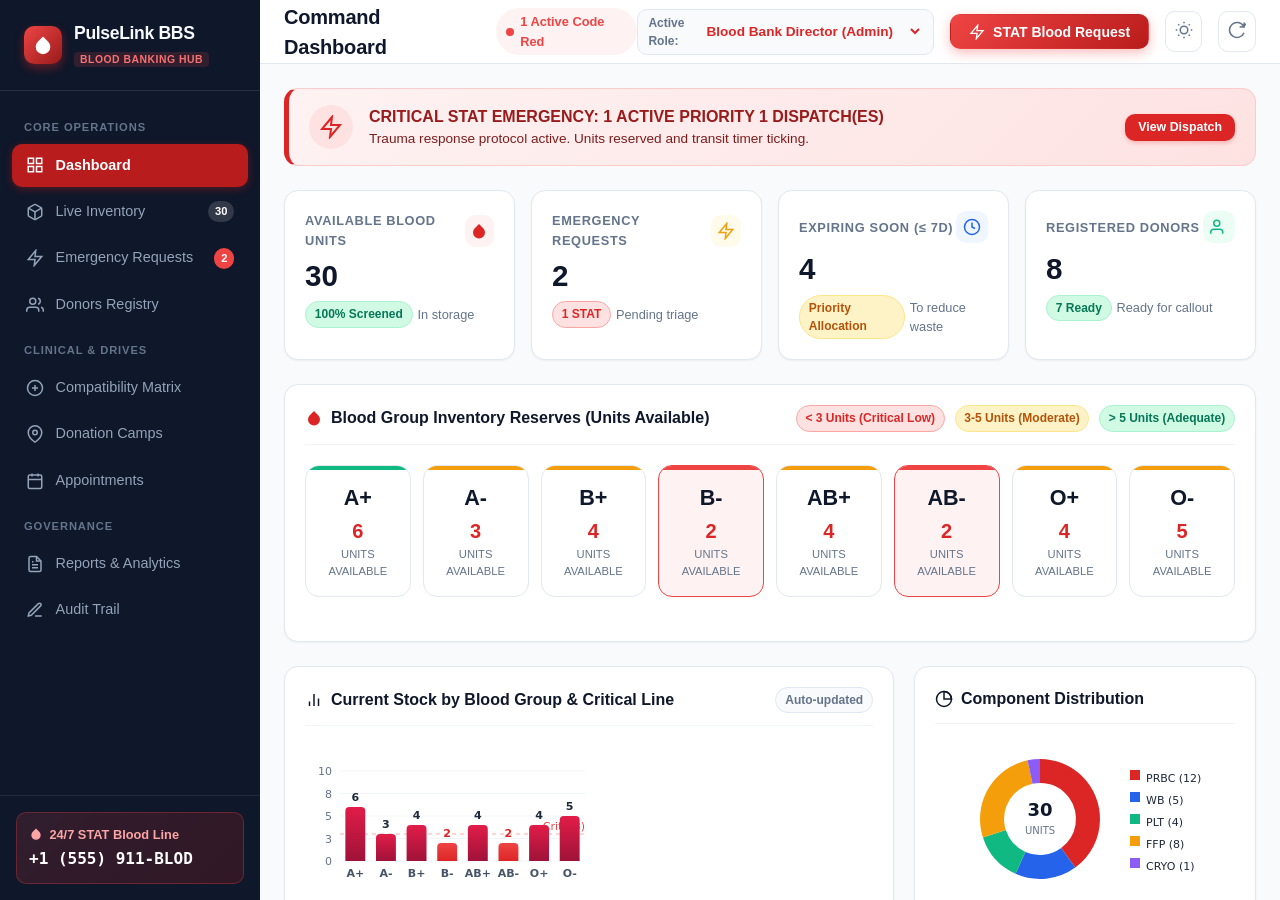
==== index.html @ 90018d49 "Implement enterprise Blood Banking System using pure HTML, CSS, and JS" ====
<!DOCTYPE html>
<html lang="en" data-theme="light">
<head>
  <meta charset="UTF-8">
  <meta name="viewport" content="width=device-width, initial-scale=1.0">
  <title>PulseLink | Enterprise Blood Banking & Transfusion System</title>
  <meta name="description" content="A comprehensive blood banking management system connecting donors, hospitals, and blood banks with real-time inventory tracking and emergency dispatch.">
  <link rel="stylesheet" href="css/styles.css">
</head>
<body>

<div class="app-container">
  <!-- SIDEBAR NAVIGATION -->
  <aside class="sidebar">
    <div class="sidebar-header">
      <div class="brand-icon">
        <svg viewBox="0 0 24 24">
          <path d="M12 2.69l5.66 5.66a8 8 0 1 1-11.31 0z"/>
        </svg>
      </div>
      <div>
        <div class="brand-title">PulseLink BBS</div>
        <span class="brand-tag">Blood Banking Hub</span>
      </div>
    </div>

    <nav class="sidebar-nav">
      <div class="nav-section-title">Core Operations</div>
      <a class="nav-item active" data-view="dashboard">
        <svg viewBox="0 0 24 24" fill="none" stroke="currentColor" stroke-width="2"><rect x="3" y="3" width="7" height="7"/><rect x="14" y="3" width="7" height="7"/><rect x="14" y="14" width="7" height="7"/><rect x="3" y="14" width="7" height="7"/></svg>
        <span>Dashboard</span>
      </a>

      <a class="nav-item" data-view="inventory">
        <svg viewBox="0 0 24 24" fill="none" stroke="currentColor" stroke-width="2"><path d="M21 16V8a2 2 0 0 0-1-1.73l-7-4a2 2 0 0 0-2 0l-7 4A2 2 0 0 0 3 8v8a2 2 0 0 0 1 1.73l7 4a2 2 0 0 0 2 0l7-4A2 2 0 0 0 21 16z"/><polyline points="3.27 6.96 12 12.01 20.73 6.96"/><line x1="12" y1="22.08" x2="12" y2="12"/></svg>
        <span>Live Inventory</span>
        <span class="nav-badge" id="nav-inventory-badge">0</span>
      </a>

      <a class="nav-item" data-view="requests">
        <svg viewBox="0 0 24 24" fill="none" stroke="currentColor" stroke-width="2"><polygon points="13 2 3 14 12 14 11 22 21 10 12 10 13 2"/></svg>
        <span>Emergency Requests</span>
        <span class="nav-badge danger" id="nav-requests-badge">0</span>
      </a>

      <a class="nav-item" data-view="donors">
        <svg viewBox="0 0 24 24" fill="none" stroke="currentColor" stroke-width="2"><path d="M17 21v-2a4 4 0 0 0-4-4H5a4 4 0 0 0-4 4v2"/><circle cx="9" cy="7" r="4"/><path d="M23 21v-2a4 4 0 0 0-3-3.87"/><path d="M16 3.13a4 4 0 0 1 0 7.75"/></svg>
        <span>Donors Registry</span>
      </a>

      <div class="nav-section-title">Clinical & Drives</div>
      <a class="nav-item" data-view="compatibility">
        <svg viewBox="0 0 24 24" fill="none" stroke="currentColor" stroke-width="2"><circle cx="12" cy="12" r="10"/><path d="M8 12h8"/><path d="M12 8v8"/></svg>
        <span>Compatibility Matrix</span>
      </a>

      <a class="nav-item" data-view="camps">
        <svg viewBox="0 0 24 24" fill="none" stroke="currentColor" stroke-width="2"><path d="M21 10c0 7-9 13-9 13s-9-6-9-13a9 9 0 0 1 18 0z"/><circle cx="12" cy="10" r="3"/></svg>
        <span>Donation Camps</span>
      </a>

      <a class="nav-item" data-view="appointments">
        <svg viewBox="0 0 24 24" fill="none" stroke="currentColor" stroke-width="2"><rect x="3" y="4" width="18" height="18" rx="2" ry="2"/><line x1="16" y1="2" x2="16" y2="6"/><line x1="8" y1="2" x2="8" y2="6"/><line x1="3" y1="10" x2="21" y2="10"/></svg>
        <span>Appointments</span>
      </a>

      <div class="nav-section-title">Governance</div>
      <a class="nav-item" data-view="reports">
        <svg viewBox="0 0 24 24" fill="none" stroke="currentColor" stroke-width="2"><path d="M14 2H6a2 2 0 0 0-2 2v16a2 2 0 0 0 2 2h12a2 2 0 0 0 2-2V8z"/><polyline points="14 2 14 8 20 8"/><line x1="16" y1="13" x2="8" y2="13"/><line x1="16" y1="17" x2="8" y2="17"/><polyline points="10 9 9 9 8 9"/></svg>
        <span>Reports & Analytics</span>
      </a>

      <a class="nav-item" data-view="audit">
        <svg viewBox="0 0 24 24" fill="none" stroke="currentColor" stroke-width="2"><path d="M12 20h9"/><path d="M16.5 3.5a2.121 2.121 0 0 1 3 3L7 19l-4 1 1-4L16.5 3.5z"/></svg>
        <span>Audit Trail</span>
      </a>
    </nav>

    <div class="sidebar-footer">
      <div class="emergency-hotline">
        <div class="emergency-hotline-title">
          <svg viewBox="0 0 24 24" width="14" height="14" fill="currentColor"><path d="M12 2.69l5.66 5.66a8 8 0 1 1-11.31 0z"/></svg>
          24/7 STAT Blood Line
        </div>
        <div class="emergency-hotline-number">+1 (555) 911-BLOD</div>
      </div>
    </div>
  </aside>

  <!-- MAIN WRAPPER -->
  <div class="main-wrapper">
    <!-- TOP NAVIGATION BAR -->
    <header class="topbar">
      <div class="topbar-left">
        <h1 class="page-title" id="page-title-heading">Command Dashboard</h1>
        <div class="status-beacon" id="system-status-beacon">
          <span class="status-dot"></span>
          <span id="system-status-text">Network Connected</span>
        </div>
      </div>

      <div class="topbar-right">
        <!-- Interactive Role Switcher -->
        <div class="role-badge-box">
          <span class="role-label">Active Role:</span>
          <select id="user-role-selector" class="role-select" title="Switch simulated role">
            <option value="ADMIN">Blood Bank Director (Admin)</option>
            <option value="HOSPITAL">Hospital Physician (Requester)</option>
            <option value="DONOR">Registered Donor</option>
            <option value="PUBLIC">Public Visitor</option>
          </select>
        </div>

        <!-- Emergency Request Shortcut -->
        <button class="btn btn-danger-emergency" id="btn-quick-emergency">
          <svg viewBox="0 0 24 24" width="16" height="16" fill="none" stroke="currentColor" stroke-width="2"><polygon points="13 2 3 14 12 14 11 22 21 10 12 10 13 2"/></svg>
          <span>STAT Blood Request</span>
        </button>

        <!-- Dark/Light Theme Toggle -->
        <button class="btn-icon" id="theme-toggle-btn" title="Toggle Dark/Light Mode">
          <svg id="theme-icon" viewBox="0 0 24 24" width="18" height="18" fill="none" stroke="currentColor" stroke-width="2"><circle cx="12" cy="12" r="5"/><line x1="12" y1="1" x2="12" y2="3"/><line x1="12" y1="21" x2="12" y2="23"/><line x1="4.22" y1="4.22" x2="5.64" y2="5.64"/><line x1="18.36" y1="18.36" x2="19.78" y2="19.78"/><line x1="1" y1="12" x2="3" y2="12"/><line x1="21" y1="12" x2="23" y2="12"/><line x1="4.22" y1="19.78" x2="5.64" y2="18.36"/><line x1="18.36" y1="5.64" x2="19.78" y2="4.22"/></svg>
        </button>

        <!-- Reset Data Button -->
        <button class="btn-icon" id="btn-reset-data" title="Reset Demo Data">
          <svg viewBox="0 0 24 24" width="18" height="18" fill="none" stroke="currentColor" stroke-width="2"><path d="M21.5 2v6h-6M21.34 15.57a10 10 0 1 1-.57-8.38l5.67-5.67"/></svg>
        </button>
      </div>
    </header>

    <!-- CONTENT BODY -->
    <main class="content-body">

      <!-- ========================================== -->
      <!-- VIEW 1: DASHBOARD -->
      <!-- ========================================== -->
      <section id="view-dashboard" class="view-panel active">
        <!-- Emergency STAT Alert Banner -->
        <div class="emergency-banner" id="dashboard-emergency-banner" style="display: none;">
          <div class="emergency-banner-content">
            <div class="emergency-banner-icon">
              <svg viewBox="0 0 24 24" width="24" height="24" fill="none" stroke="currentColor" stroke-width="2"><polygon points="13 2 3 14 12 14 11 22 21 10 12 10 13 2"/></svg>
            </div>
            <div>
              <div class="emergency-banner-title" id="emergency-banner-title">CRITICAL CODE RED REQUEST ACTIVE</div>
              <div class="emergency-banner-desc" id="emergency-banner-desc">Hospital Trauma Center requires immediate blood units dispatch.</div>
            </div>
          </div>
          <button class="btn btn-primary btn-sm" id="btn-banner-action">View Dispatch</button>
        </div>

        <!-- KPI Metric Cards -->
        <div class="kpi-grid">
          <div class="kpi-card">
            <div class="kpi-header">
              <span class="kpi-title">Available Blood Units</span>
              <div class="kpi-icon crimson">
                <svg viewBox="0 0 24 24" width="18" height="18" fill="currentColor"><path d="M12 2.69l5.66 5.66a8 8 0 1 1-11.31 0z"/></svg>
              </div>
            </div>
            <div class="kpi-value" id="kpi-available-units">0</div>
            <div class="kpi-subtitle">
              <span class="badge badge-success" id="kpi-tested-pct">100% Screened</span>
              <span>In storage</span>
            </div>
          </div>

          <div class="kpi-card">
            <div class="kpi-header">
              <span class="kpi-title">Emergency Requests</span>
              <div class="kpi-icon amber">
                <svg viewBox="0 0 24 24" width="18" height="18" fill="none" stroke="currentColor" stroke-width="2"><polygon points="13 2 3 14 12 14 11 22 21 10 12 10 13 2"/></svg>
              </div>
            </div>
            <div class="kpi-value" id="kpi-emergency-requests">0</div>
            <div class="kpi-subtitle">
              <span class="badge badge-critical" id="kpi-critical-count">0 STAT</span>
              <span>Pending triage</span>
            </div>
          </div>

          <div class="kpi-card">
            <div class="kpi-header">
              <span class="kpi-title">Expiring Soon (&le; 7d)</span>
              <div class="kpi-icon blue">
                <svg viewBox="0 0 24 24" width="18" height="18" fill="none" stroke="currentColor" stroke-width="2"><circle cx="12" cy="12" r="10"/><polyline points="12 6 12 12 16 14"/></svg>
              </div>
            </div>
            <div class="kpi-value" id="kpi-expiring-units">0</div>
            <div class="kpi-subtitle">
              <span class="badge badge-warning">Priority Allocation</span>
              <span>To reduce waste</span>
            </div>
          </div>

          <div class="kpi-card">
            <div class="kpi-header">
              <span class="kpi-title">Registered Donors</span>
              <div class="kpi-icon emerald">
                <svg viewBox="0 0 24 24" width="18" height="18" fill="none" stroke="currentColor" stroke-width="2"><path d="M17 21v-2a4 4 0 0 0-4-4H5a4 4 0 0 0-4 4v2"/><circle cx="9" cy="7" r="4"/></svg>
              </div>
            </div>
            <div class="kpi-value" id="kpi-total-donors">0</div>
            <div class="kpi-subtitle">
              <span class="badge badge-success" id="kpi-eligible-donors">0 Eligible</span>
              <span>Ready for callout</span>
            </div>
          </div>
        </div>

        <!-- 8 Blood Groups Inventory Shelf Quick-View -->
        <div class="card" style="margin-bottom: 1.5rem;">
          <div class="card-header">
            <div class="card-title">
              <svg viewBox="0 0 24 24" width="18" height="18" fill="currentColor" color="var(--primary)"><path d="M12 2.69l5.66 5.66a8 8 0 1 1-11.31 0z"/></svg>
              Blood Group Inventory Reserves (Units Available)
            </div>
            <div class="toolbar-right">
              <span class="badge badge-critical">&lt; 3 Units (Critical Low)</span>
              <span class="badge badge-warning">3-5 Units (Moderate)</span>
              <span class="badge badge-success">&gt; 5 Units (Adequate)</span>
            </div>
          </div>
          <div class="blood-groups-shelf" id="blood-groups-shelf">
            <!-- Rendered dynamically -->
          </div>
        </div>

        <!-- Charts Grid -->
        <div class="charts-grid">
          <div class="card">
            <div class="card-header">
              <div class="card-title">
                <svg viewBox="0 0 24 24" width="18" height="18" fill="none" stroke="currentColor" stroke-width="2"><line x1="18" y1="20" x2="18" y2="10"/><line x1="12" y1="20" x2="12" y2="4"/><line x1="6" y1="20" x2="6" y2="14"/></svg>
                Current Stock by Blood Group & Critical Line
              </div>
              <span class="badge badge-neutral">Auto-updated</span>
            </div>
            <div class="canvas-container">
              <canvas id="canvas-stock-bar"></canvas>
            </div>
          </div>

          <div class="card">
            <div class="card-header">
              <div class="card-title">
                <svg viewBox="0 0 24 24" width="18" height="18" fill="none" stroke="currentColor" stroke-width="2"><circle cx="12" cy="12" r="10"/><path d="M12 2a10 10 0 0 1 10 10h-10z"/></svg>
                Component Distribution
              </div>
            </div>
            <div class="canvas-container">
              <canvas id="canvas-component-donut"></canvas>
            </div>
          </div>
        </div>

        <!-- Recent Critical Requests & Dispatch Activity -->
        <div class="card">
          <div class="card-header">
            <div class="card-title">
              <svg viewBox="0 0 24 24" width="18" height="18" fill="none" stroke="currentColor" stroke-width="2"><polygon points="13 2 3 14 12 14 11 22 21 10 12 10 13 2"/></svg>
              Active Hospital Emergency Transfusion Orders
            </div>
            <button class="btn btn-secondary btn-sm" id="btn-see-all-requests">View All Requests</button>
          </div>
          <div class="table-responsive">
            <table class="data-table">
              <thead>
                <tr>
                  <th>Request ID</th>
                  <th>Hospital & Dept</th>
                  <th>Patient</th>
                  <th>Blood Group</th>
                  <th>Component</th>
                  <th>Units</th>
                  <th>Urgency</th>
                  <th>Status</th>
                  <th>Actions</th>
                </tr>
              </thead>
              <tbody id="dashboard-recent-requests-tbody">
                <!-- Rendered dynamically -->
              </tbody>
            </table>
          </div>
        </div>
      </section>

      <!-- ========================================== -->
      <!-- VIEW 2: LIVE INVENTORY -->
      <!-- ========================================== -->
      <section id="view-inventory" class="view-panel">
        <div class="toolbar-bar">
          <div class="toolbar-left">
            <div class="search-input-box">
              <svg viewBox="0 0 24 24" fill="none" stroke="currentColor" stroke-width="2"><circle cx="11" cy="11" r="8"/><line x1="21" y1="21" x2="16.65" y2="16.65"/></svg>
              <input type="text" id="inventory-search" placeholder="Search Bag ID, Group, Shelf...">
            </div>

            <select id="inventory-filter-group" class="select-filter">
              <option value="">All Blood Groups</option>
              <option value="A+">A+</option>
              <option value="A-">A-</option>
              <option value="B+">B+</option>
              <option value="B-">B-</option>
              <option value="AB+">AB+</option>
              <option value="AB-">AB-</option>
              <option value="O+">O+</option>
              <option value="O-">O-</option>
            </select>

            <select id="inventory-filter-comp" class="select-filter">
              <option value="">All Components</option>
              <option value="PRBC">Packed RBC (PRBC)</option>
              <option value="WB">Whole Blood (WB)</option>
              <option value="PLT">Platelets (PLT)</option>
              <option value="FFP">Plasma (FFP)</option>
              <option value="CRYO">Cryoprecipitate</option>
            </select>

            <select id="inventory-filter-status" class="select-filter">
              <option value="">All Statuses</option>
              <option value="Available">Available</option>
              <option value="Reserved">Reserved</option>
              <option value="Testing / Quarantine">Testing / Quarantine</option>
              <option value="Expiring Soon">Expiring Soon</option>
              <option value="Dispatched">Dispatched</option>
            </select>
          </div>

          <div class="toolbar-right">
            <button class="btn btn-secondary btn-sm" id="btn-export-inventory-csv">
              <svg viewBox="0 0 24 24" width="14" height="14" fill="none" stroke="currentColor" stroke-width="2"><path d="M21 15v4a2 2 0 0 1-2 2H5a2 2 0 0 1-2-2v-4"/><polyline points="7 10 12 15 17 10"/><line x1="12" y1="15" x2="12" y2="3"/></svg>
              Export CSV
            </button>
            <button class="btn btn-primary btn-sm" id="btn-add-unit-modal-open">
              <svg viewBox="0 0 24 24" width="14" height="14" fill="none" stroke="currentColor" stroke-width="2"><line x1="12" y1="5" x2="12" y2="19"/><line x1="5" y1="12" x2="19" y2="12"/></svg>
              Add Blood Unit
            </button>
          </div>
        </div>

        <div class="table-responsive">
          <table class="data-table">
            <thead>
              <tr>
                <th>Unit / Bag ID</th>
                <th>Group</th>
                <th>Component</th>
                <th>Volume</th>
                <th>Collection Date</th>
                <th>Expiry Date</th>
                <th>Storage Location</th>
                <th>Screening NAT/Serology</th>
                <th>Status</th>
                <th>Actions</th>
              </tr>
            </thead>
            <tbody id="inventory-table-tbody">
              <!-- Dynamically populated -->
            </tbody>
          </table>
        </div>
      </section>

      <!-- ========================================== -->
      <!-- VIEW 3: EMERGENCY REQUESTS & DISPATCH -->
      <!-- ========================================== -->
      <section id="view-requests" class="view-panel">
        <div class="toolbar-bar">
          <div class="toolbar-left">
            <div class="search-input-box">
              <svg viewBox="0 0 24 24" fill="none" stroke="currentColor" stroke-width="2"><circle cx="11" cy="11" r="8"/><line x1="21" y1="21" x2="16.65" y2="16.65"/></svg>
              <input type="text" id="requests-search" placeholder="Search Hospital, Patient, REQ ID...">
            </div>

            <select id="requests-filter-urgency" class="select-filter">
              <option value="">All Urgency Levels</option>
              <option value="CRITICAL">STAT / Code Red</option>
              <option value="URGENT">Urgent (Within 4 hrs)</option>
              <option value="ROUTINE">Routine (24 hrs)</option>
            </select>

            <select id="requests-filter-status" class="select-filter">
              <option value="">All Statuses</option>
              <option value="Pending Verification">Pending Verification</option>
              <option value="Approved">Approved / Reserved</option>
              <option value="In-Transit">In-Transit</option>
              <option value="Delivered">Delivered</option>
              <option value="Rejected">Rejected</option>
            </select>
          </div>

          <div class="toolbar-right">
            <button class="btn btn-danger-emergency btn-sm" id="btn-create-request-modal">
              <svg viewBox="0 0 24 24" width="14" height="14" fill="none" stroke="currentColor" stroke-width="2"><polygon points="13 2 3 14 12 14 11 22 21 10 12 10 13 2"/></svg>
              New Emergency Request
            </button>
          </div>
        </div>

        <div class="table-responsive">
          <table class="data-table">
            <thead>
              <tr>
                <th>Request ID</th>
                <th>Requesting Hospital</th>
                <th>Patient Details</th>
                <th>Group & Component</th>
                <th>Units (Req / Alloc)</th>
                <th>Urgency Level</th>
                <th>Order Status</th>
                <th>ETA / Delivery</th>
                <th>Action Controls</th>
              </tr>
            </thead>
            <tbody id="requests-table-tbody">
              <!-- Dynamically populated -->
            </tbody>
          </table>
        </div>
      </section>

      <!-- ========================================== -->
      <!-- VIEW 4: DONORS REGISTRY -->
      <!-- ========================================== -->
      <section id="view-donors" class="view-panel">
        <div class="toolbar-bar">
          <div class="toolbar-left">
            <div class="search-input-box">
              <svg viewBox="0 0 24 24" fill="none" stroke="currentColor" stroke-width="2"><circle cx="11" cy="11" r="8"/><line x1="21" y1="21" x2="16.65" y2="16.65"/></svg>
              <input type="text" id="donors-search" placeholder="Search donor name, phone, city...">
            </div>

            <select id="donors-filter-group" class="select-filter">
              <option value="">All Blood Groups</option>
              <option value="A+">A+</option>
              <option value="A-">A-</option>
              <option value="B+">B+</option>
              <option value="B-">B-</option>
              <option value="AB+">AB+</option>
              <option value="AB-">AB-</option>
              <option value="O+">O+</option>
              <option value="O-">O-</option>
            </select>

            <select id="donors-filter-eligible" class="select-filter">
              <option value="">All Eligibility Status</option>
              <option value="true">Eligible Now</option>
              <option value="false">Waiting Period / Deferred</option>
            </select>
          </div>

          <div class="toolbar-right">
            <button class="btn btn-secondary btn-sm" id="btn-eligibility-quiz-open">
              <svg viewBox="0 0 24 24" width="14" height="14" fill="none" stroke="currentColor" stroke-width="2"><circle cx="12" cy="12" r="10"/><path d="M9.09 9a3 3 0 0 1 5.83 1c0 2-3 3-3 3"/><line x1="12" y1="17" x2="12.01" y2="17"/></svg>
              Eligibility Quiz
            </button>
            <button class="btn btn-primary btn-sm" id="btn-register-donor-modal-open">
              <svg viewBox="0 0 24 24" width="14" height="14" fill="none" stroke="currentColor" stroke-width="2"><line x1="12" y1="5" x2="12" y2="19"/><line x1="5" y1="12" x2="19" y2="12"/></svg>
              Register Donor
            </button>
          </div>
        </div>

        <div class="table-responsive">
          <table class="data-table">
            <thead>
              <tr>
                <th>Donor ID</th>
                <th>Full Name</th>
                <th>Blood Group</th>
                <th>Age / Gender</th>
                <th>Contact</th>
                <th>Total Donations</th>
                <th>Last Donated</th>
                <th>Eligibility</th>
                <th>Badge</th>
                <th>Actions</th>
              </tr>
            </thead>
            <tbody id="donors-table-tbody">
              <!-- Dynamically populated -->
            </tbody>
          </table>
        </div>
      </section>

      <!-- ========================================== -->
      <!-- VIEW 5: COMPATIBILITY MATRIX -->
      <!-- ========================================== -->
      <section id="view-compatibility" class="view-panel">
        <div class="card" style="margin-bottom: 1.5rem;">
          <div class="card-header">
            <div class="card-title">
              <svg viewBox="0 0 24 24" width="20" height="20" fill="currentColor" color="var(--primary)"><path d="M12 2.69l5.66 5.66a8 8 0 1 1-11.31 0z"/></svg>
              Interactive Transfusion Compatibility Calculator
            </div>
            <span class="badge badge-info">AABB & WHO Medical Standards</span>
          </div>
          <p style="font-size: 0.9rem; color: var(--text-muted); margin-bottom: 1rem;">
            Select a blood type below to analyze red blood cell (RBC) and blood plasma compatibility guidelines.
          </p>

          <div class="compat-matrix-grid" id="compat-selector-buttons">
            <!-- 8 blood group buttons -->
          </div>

          <div class="compat-details-card" id="compat-details-display">
            <!-- Loaded dynamically based on selected group -->
          </div>
        </div>

        <!-- Educational Reference Cards -->
        <div class="kpi-grid">
          <div class="card">
            <h3 style="font-size: 1rem; font-weight: 700; margin-bottom: 0.5rem; color: var(--primary);">Universal Red Cell Donor (O Negative)</h3>
            <p style="font-size: 0.85rem; color: var(--text-muted); line-height: 1.6;">
              O- red blood cells lack A, B, and Rh antigens. In trauma emergencies where there is no time to cross-match, O- is the gold standard for immediate transfusion. Only 7% of the global population has O- blood.
            </p>
          </div>

          <div class="card">
            <h3 style="font-size: 1rem; font-weight: 700; margin-bottom: 0.5rem; color: var(--accent-blue);">Universal Plasma Donor (AB Positive)</h3>
            <p style="font-size: 0.85rem; color: var(--text-muted); line-height: 1.6;">
              AB+ plasma has no anti-A or anti-B antibodies, making it universally compatible with patients of any blood group. In contrast, AB+ individuals can receive red blood cells from any group.
            </p>
          </div>
        </div>
      </section>

      <!-- ========================================== -->
      <!-- VIEW 6: DONATION CAMPS & MOBILE DRIVES -->
      <!-- ========================================== -->
      <section id="view-camps" class="view-panel">
        <div class="toolbar-bar">
          <div class="toolbar-left">
            <div class="page-title" style="font-size: 1.1rem;">Upcoming Regional Blood Drives & Mobile Units</div>
          </div>
        </div>

        <div id="camps-list-container" style="display: grid; grid-template-columns: repeat(auto-fit, minmax(320px, 1fr)); gap: 1.25rem;">
          <!-- Dynamically populated camps cards -->
        </div>
      </section>

      <!-- ========================================== -->
      <!-- VIEW 7: APPOINTMENTS & SLOTS -->
      <!-- ========================================== -->
      <section id="view-appointments" class="view-panel">
        <div class="toolbar-bar">
          <div class="toolbar-left">
            <div class="page-title" style="font-size: 1.1rem;">Scheduled Blood Donation Appointments</div>
          </div>
          <div class="toolbar-right">
            <button class="btn btn-primary btn-sm" id="btn-book-appointment-modal-open">
              <svg viewBox="0 0 24 24" width="14" height="14" fill="none" stroke="currentColor" stroke-width="2"><rect x="3" y="4" width="18" height="18" rx="2" ry="2"/><line x1="16" y1="2" x2="16" y2="6"/><line x1="8" y1="2" x2="8" y2="6"/><line x1="3" y1="10" x2="21" y2="10"/></svg>
              Book Donation Slot
            </button>
          </div>
        </div>

        <div class="table-responsive">
          <table class="data-table">
            <thead>
              <tr>
                <th>Appointment ID</th>
                <th>Donor Name</th>
                <th>Contact</th>
                <th>Blood Group</th>
                <th>Blood Bank Center</th>
                <th>Date & Slot</th>
                <th>Status</th>
                <th>Action</th>
              </tr>
            </thead>
            <tbody id="appointments-table-tbody">
              <!-- Dynamically populated -->
            </tbody>
          </table>
        </div>
      </section>

      <!-- ========================================== -->
      <!-- VIEW 8: REPORTS & ANALYTICS -->
      <!-- ========================================== -->
      <section id="view-reports" class="view-panel">
        <div class="toolbar-bar no-print">
          <div class="toolbar-left">
            <div class="page-title" style="font-size: 1.1rem;">Transfusion & Inventory Management Report</div>
          </div>
          <div class="toolbar-right">
            <button class="btn btn-secondary btn-sm" onclick="window.print()">
              <svg viewBox="0 0 24 24" width="14" height="14" fill="none" stroke="currentColor" stroke-width="2"><polyline points="6 9 6 2 18 2 18 9"/><path d="M6 18H4a2 2 0 0 1-2-2v-5a2 2 0 0 1 2-2h16a2 2 0 0 1 2 2v5a2 2 0 0 1-2 2h-2"/><rect x="6" y="14" width="12" height="8"/></svg>
              Print Official Report
            </button>
          </div>
        </div>

        <div class="card" style="margin-bottom: 1.5rem;">
          <div class="card-header">
            <div class="card-title">Monthly Blood Utilization & Collection Trends</div>
            <span class="badge badge-success">Year to Date</span>
          </div>
          <div class="canvas-container" style="height: 250px;">
            <canvas id="canvas-report-trend"></canvas>
          </div>
        </div>

        <div class="card">
          <div class="card-header">
            <div class="card-title">Executive Transfusion Summary</div>
            <span class="badge badge-neutral" id="report-date-stamp">Date: 2026-09-24</span>
          </div>
          <div style="font-size: 0.9rem; line-height: 1.8; color: var(--text-main);" id="report-summary-text">
            <!-- Dynamically populated executive summary -->
          </div>
        </div>
      </section>

      <!-- ========================================== -->
      <!-- VIEW 9: AUDIT LOGS -->
      <!-- ========================================== -->
      <section id="view-audit" class="view-panel">
        <div class="toolbar-bar">
          <div class="toolbar-left">
            <div class="page-title" style="font-size: 1.1rem;">System Audit Trail & Compliance Log</div>
          </div>
        </div>

        <div class="table-responsive">
          <table class="data-table">
            <thead>
              <tr>
                <th>Timestamp</th>
                <th>User / System</th>
                <th>Action Type</th>
                <th>Operation Details</th>
              </tr>
            </thead>
            <tbody id="audit-table-tbody">
              <!-- Dynamically populated -->
            </tbody>
          </table>
        </div>
      </section>

    </main>
  </div>
</div>

<!-- ========================================== -->
<!-- MODALS -->
<!-- ========================================== -->

<!-- Modal 1: Add Blood Unit -->
<div class="modal-overlay" id="modal-add-unit">
  <div class="modal-dialog">
    <div class="modal-header">
      <div class="modal-title">
        <svg viewBox="0 0 24 24" width="20" height="20" fill="currentColor" color="var(--primary)"><path d="M12 2.69l5.66 5.66a8 8 0 1 1-11.31 0z"/></svg>
        Register Inbound Blood Unit
      </div>
      <button class="modal-close" data-close-modal>&times;</button>
    </div>
    <form id="form-add-unit">
      <div class="modal-body">
        <div class="form-row">
          <div class="form-group">
            <label class="form-label">Blood Group *</label>
            <select class="form-select" id="add-unit-group" required>
              <option value="O-">O- (Universal)</option>
              <option value="O+">O+</option>
              <option value="A+">A+</option>
              <option value="A-">A-</option>
              <option value="B+">B+</option>
              <option value="B-">B-</option>
              <option value="AB+">AB+</option>
              <option value="AB-">AB-</option>
            </select>
          </div>

          <div class="form-group">
            <label class="form-label">Component Type *</label>
            <select class="form-select" id="add-unit-comp" required>
              <option value="PRBC">Packed Red Blood Cells (PRBC)</option>
              <option value="WB">Whole Blood (WB)</option>
              <option value="PLT">Platelets (PLT)</option>
              <option value="FFP">Fresh Frozen Plasma (FFP)</option>
              <option value="CRYO">Cryoprecipitate (CRYO)</option>
            </select>
          </div>
        </div>

        <div class="form-row">
          <div class="form-group">
            <label class="form-label">Volume (ml) *</label>
            <input type="number" class="form-input" id="add-unit-volume" value="300" min="50" max="600" required>
          </div>

          <div class="form-group">
            <label class="form-label">Collection Center *</label>
            <select class="form-select" id="add-unit-center" required>
              <option value="CEN-01">Metro Central Blood Bank</option>
              <option value="CEN-02">St. Jude Regional Blood Center</option>
              <option value="CEN-03">Apex Trauma Hub</option>
            </select>
          </div>
        </div>

        <div class="form-row">
          <div class="form-group">
            <label class="form-label">Collection Date *</label>
            <input type="date" class="form-input" id="add-unit-date" required>
          </div>

          <div class="form-group">
            <label class="form-label">Storage Location / Shelf</label>
            <input type="text" class="form-input" id="add-unit-location" placeholder="e.g. Fridge A-02 (Shelf 1)" value="Fridge A-01 (Shelf 1)">
          </div>
        </div>

        <div class="form-group">
          <label class="form-label">Screening & Pathogen Testing Status</label>
          <select class="form-select" id="add-unit-screening">
            <option value="Passed">Passed (HIV, HBV, HCV, Syphilis, Malaria Negative)</option>
            <option value="Pending NAT">Pending NAT Testing (Quarantined)</option>
          </select>
        </div>
      </div>
      <div class="modal-footer">
        <button type="button" class="btn btn-secondary" data-close-modal>Cancel</button>
        <button type="submit" class="btn btn-primary">Save Blood Unit</button>
      </div>
    </form>
  </div>
</div>

<!-- Modal 2: Create Emergency Request -->
<div class="modal-overlay" id="modal-create-request">
  <div class="modal-dialog">
    <div class="modal-header">
      <div class="modal-title">
        <svg viewBox="0 0 24 24" width="20" height="20" fill="none" stroke="currentColor" stroke-width="2"><polygon points="13 2 3 14 12 14 11 22 21 10 12 10 13 2"/></svg>
        Emergency Hospital Transfusion Request
      </div>
      <button class="modal-close" data-close-modal>&times;</button>
    </div>
    <form id="form-create-request">
      <div class="modal-body">
        <div class="form-row">
          <div class="form-group">
            <label class="form-label">Requesting Hospital *</label>
            <select class="form-select" id="req-hospital" required>
              <option value="City Memorial Hospital">City Memorial Hospital (Trauma Center)</option>
              <option value="Apex Heart & Surgical Institute">Apex Heart & Surgical Institute</option>
              <option value="St. Luke Children’s Specialty Hospital">St. Luke Children’s Hospital</option>
              <option value="Riverdale General Hospital">Riverdale General Hospital</option>
            </select>
          </div>

          <div class="form-group">
            <label class="form-label">Patient Name / Bay *</label>
            <input type="text" class="form-input" id="req-patient" placeholder="e.g. John Doe (ICU-3)" required>
          </div>
        </div>

        <div class="form-row">
          <div class="form-group">
            <label class="form-label">Patient Blood Group *</label>
            <select class="form-select" id="req-blood-group" required>
              <option value="O-">O- (Universal Red Cell)</option>
              <option value="O+">O+</option>
              <option value="A+">A+</option>
              <option value="A-">A-</option>
              <option value="B+">B+</option>
              <option value="B-">B-</option>
              <option value="AB+">AB+</option>
              <option value="AB-">AB-</option>
            </select>
          </div>

          <div class="form-group">
            <label class="form-label">Component Required *</label>
            <select class="form-select" id="req-component" required>
              <option value="PRBC">Packed Red Blood Cells (PRBC)</option>
              <option value="WB">Whole Blood (WB)</option>
              <option value="PLT">Platelets (PLT)</option>
              <option value="FFP">Fresh Frozen Plasma (FFP)</option>
              <option value="CRYO">Cryoprecipitate (CRYO)</option>
            </select>
          </div>
        </div>

        <div class="form-row">
          <div class="form-group">
            <label class="form-label">Units Needed *</label>
            <input type="number" class="form-input" id="req-units" min="1" max="10" value="2" required>
          </div>

          <div class="form-group">
            <label class="form-label">Triage Urgency Level *</label>
            <select class="form-select" id="req-urgency" required>
              <option value="CRITICAL">STAT / Code Red (Immediate &lt; 1 hr)</option>
              <option value="URGENT">Urgent (Within 4 hrs)</option>
              <option value="ROUTINE">Routine (Within 24 hrs)</option>
            </select>
          </div>
        </div>

        <!-- Live Stock Match Indicator Box -->
        <div id="req-live-match-box" style="background: var(--bg-main); border: 1px solid var(--border); border-radius: var(--radius-md); padding: 0.75rem; font-size: 0.85rem;">
          <div style="font-weight: 700; color: var(--text-main); margin-bottom: 0.25rem;">Live Inventory Compatibility Check:</div>
          <div id="req-match-text" style="color: var(--text-muted);">Checking reserve levels...</div>
        </div>

        <div class="form-group">
          <label class="form-label">Clinical Indication / Diagnosis *</label>
          <textarea class="form-textarea" id="req-reason" rows="2" placeholder="e.g. Massive hemorrhage due to blunt trauma" required></textarea>
        </div>

        <div class="form-group">
          <label class="form-label">Attending Physician / Transfusion Officer *</label>
          <input type="text" class="form-input" id="req-doctor" placeholder="e.g. Dr. Alex Mercer" required>
        </div>
      </div>
      <div class="modal-footer">
        <button type="button" class="btn btn-secondary" data-close-modal>Cancel</button>
        <button type="submit" class="btn btn-danger-emergency">Submit Transfusion Request</button>
      </div>
    </form>
  </div>
</div>

<!-- Modal 3: Register New Donor -->
<div class="modal-overlay" id="modal-register-donor">
  <div class="modal-dialog">
    <div class="modal-header">
      <div class="modal-title">
        <svg viewBox="0 0 24 24" width="20" height="20" fill="currentColor" color="var(--primary)"><path d="M12 2.69l5.66 5.66a8 8 0 1 1-11.31 0z"/></svg>
        Register LifeSaver Donor
      </div>
      <button class="modal-close" data-close-modal>&times;</button>
    </div>
    <form id="form-register-donor">
      <div class="modal-body">
        <div class="form-row">
          <div class="form-group">
            <label class="form-label">Full Name *</label>
            <input type="text" class="form-input" id="donor-name" required placeholder="e.g. Jonathan Hope">
          </div>

          <div class="form-group">
            <label class="form-label">Blood Group *</label>
            <select class="form-select" id="donor-group" required>
              <option value="O-">O-</option>
              <option value="O+">O+</option>
              <option value="A+">A+</option>
              <option value="A-">A-</option>
              <option value="B+">B+</option>
              <option value="B-">B-</option>
              <option value="AB+">AB+</option>
              <option value="AB-">AB-</option>
            </select>
          </div>
        </div>

        <div class="form-row">
          <div class="form-group">
            <label class="form-label">Email Address *</label>
            <input type="email" class="form-input" id="donor-email" required placeholder="donor@example.com">
          </div>

          <div class="form-group">
            <label class="form-label">Phone Number *</label>
            <input type="tel" class="form-input" id="donor-phone" required placeholder="+1 (555) 000-0000">
          </div>
        </div>

        <div class="form-row">
          <div class="form-group">
            <label class="form-label">Gender</label>
            <select class="form-select" id="donor-gender">
              <option value="Male">Male</option>
              <option value="Female">Female</option>
              <option value="Other">Other</option>
            </select>
          </div>

          <div class="form-group">
            <label class="form-label">Weight (kg) *</label>
            <input type="number" class="form-input" id="donor-weight" value="68" min="45" max="180" required>
            <span class="form-hint">Must be at least 50kg for standard whole blood donation</span>
          </div>
        </div>

        <div class="form-group">
          <label class="form-label">City / Residential Area</label>
          <input type="text" class="form-input" id="donor-address" placeholder="e.g. 100 Main St, Metropolis">
        </div>
      </div>
      <div class="modal-footer">
        <button type="button" class="btn btn-secondary" data-close-modal>Cancel</button>
        <button type="submit" class="btn btn-primary">Save Registration</button>
      </div>
    </form>
  </div>
</div>

<!-- Modal 4: Digital Donor ID Card & Print View -->
<div class="modal-overlay" id="modal-donor-card">
  <div class="modal-dialog" style="max-width: 520px;">
    <div class="modal-header">
      <div class="modal-title">LifeSaver Digital Donor Pass</div>
      <button class="modal-close" data-close-modal>&times;</button>
    </div>
    <div class="modal-body" style="align-items: center;">
      <div class="donor-id-card" id="digital-donor-card-element">
        <div class="donor-card-top">
          <div>
            <div class="donor-card-title">National Transfusion Registry</div>
            <div class="donor-card-org">PulseLink Blood Bank</div>
          </div>
          <div class="donor-blood-symbol" id="card-blood-group">O-</div>
        </div>

        <div class="donor-card-name" id="card-donor-name">Alexander Reed</div>
        <div class="donor-card-id" id="card-donor-id">ID: DON-1001</div>

        <div class="donor-card-stats">
          <div>
            <div class="donor-stat-val" id="card-donor-donations">12</div>
            <div class="donor-stat-lbl">Donations</div>
          </div>
          <div>
            <div class="donor-stat-val" id="card-donor-lives">36</div>
            <div class="donor-stat-lbl">Lives Saved</div>
          </div>
          <div>
            <div class="donor-stat-val" id="card-donor-badge">Platinum</div>
            <div class="donor-stat-lbl">Honor Tier</div>
          </div>
        </div>

        <div class="donor-card-barcode">
          <div>
            <div class="barcode-lines">||| | |||| || | || |||| |</div>
            <div id="card-barcode-text">DON-1001-PULSELINK</div>
          </div>
          <div style="text-align: right;">
            <div>STATUS: VERIFIED</div>
            <div>EXPIRY: NEVER</div>
          </div>
        </div>
      </div>
    </div>
    <div class="modal-footer">
      <button type="button" class="btn btn-secondary" data-close-modal>Close</button>
      <button type="button" class="btn btn-primary" id="btn-print-donor-card">
        <svg viewBox="0 0 24 24" width="14" height="14" fill="none" stroke="currentColor" stroke-width="2"><polyline points="6 9 6 2 18 2 18 9"/><path d="M6 18H4a2 2 0 0 1-2-2v-5a2 2 0 0 1 2-2h16a2 2 0 0 1 2 2v5a2 2 0 0 1-2 2h-2"/><rect x="6" y="14" width="12" height="8"/></svg>
        Print Donor Card
      </button>
    </div>
  </div>
</div>

<!-- Modal 5: Eligibility Self-Assessment Quiz -->
<div class="modal-overlay" id="modal-eligibility-quiz">
  <div class="modal-dialog">
    <div class="modal-header">
      <div class="modal-title">Donor Pre-Screening Eligibility Quiz</div>
      <button class="modal-close" data-close-modal>&times;</button>
    </div>
    <div class="modal-body">
      <div id="quiz-step-container">
        <p style="font-size: 0.9rem; color: var(--text-muted); margin-bottom: 1rem;">
          Answer these 4 standard health screening questions to check your immediate eligibility for donating blood.
        </p>

        <div class="form-group" style="margin-bottom: 1rem;">
          <label class="form-label">1. Are you between 18 and 65 years old?</label>
          <select class="form-select" id="quiz-q1">
            <option value="yes">Yes</option>
            <option value="no">No (Under 18 or over 65)</option>
          </select>
        </div>

        <div class="form-group" style="margin-bottom: 1rem;">
          <label class="form-label">2. Is your body weight 50 kg (110 lbs) or more?</label>
          <select class="form-select" id="quiz-q2">
            <option value="yes">Yes</option>
            <option value="no">No</option>
          </select>
        </div>

        <div class="form-group" style="margin-bottom: 1rem;">
          <label class="form-label">3. Has it been at least 3 months (90 days) since your last whole blood donation?</label>
          <select class="form-select" id="quiz-q3">
            <option value="yes">Yes / I have never donated before</option>
            <option value="no">No (Donated recently)</option>
          </select>
        </div>

        <div class="form-group" style="margin-bottom: 1rem;">
          <label class="form-label">4. Are you currently free of fever, flu symptoms, and antibiotics?</label>
          <select class="form-select" id="quiz-q4">
            <option value="yes">Yes, feeling healthy</option>
            <option value="no">No, currently unwell</option>
          </select>
        </div>

        <div id="quiz-result-box" style="display: none; padding: 1rem; border-radius: var(--radius-md); font-weight: 600; font-size: 0.9rem; margin-top: 0.5rem;"></div>
      </div>
    </div>
    <div class="modal-footer">
      <button type="button" class="btn btn-secondary" data-close-modal>Close</button>
      <button type="button" class="btn btn-primary" id="btn-submit-quiz">Evaluate Eligibility</button>
    </div>
  </div>
</div>

<!-- Modal 6: Book Appointment -->
<div class="modal-overlay" id="modal-book-appointment">
  <div class="modal-dialog">
    <div class="modal-header">
      <div class="modal-title">Book Blood Donation Appointment</div>
      <button class="modal-close" data-close-modal>&times;</button>
    </div>
    <form id="form-book-appointment">
      <div class="modal-body">
        <div class="form-group">
          <label class="form-label">Donor Name *</label>
          <input type="text" class="form-input" id="appt-name" required placeholder="Your full name">
        </div>

        <div class="form-row">
          <div class="form-group">
            <label class="form-label">Contact Phone *</label>
            <input type="tel" class="form-input" id="appt-phone" required placeholder="+1 (555) ...">
          </div>

          <div class="form-group">
            <label class="form-label">Blood Group *</label>
            <select class="form-select" id="appt-group" required>
              <option value="O+">O+</option>
              <option value="O-">O-</option>
              <option value="A+">A+</option>
              <option value="A-">A-</option>
              <option value="B+">B+</option>
              <option value="B-">B-</option>
              <option value="AB+">AB+</option>
              <option value="AB-">AB-</option>
            </select>
          </div>
        </div>

        <div class="form-group">
          <label class="form-label">Donation Center *</label>
          <select class="form-select" id="appt-center" required>
            <option value="Metro Central Blood Bank">Metro Central Blood Bank (Metropolis)</option>
            <option value="St. Jude Regional Blood Center">St. Jude Regional Blood Center</option>
            <option value="Apex Trauma & Transfusion Hub">Apex Trauma Hub (Riverdale)</option>
          </select>
        </div>

        <div class="form-row">
          <div class="form-group">
            <label class="form-label">Date *</label>
            <input type="date" class="form-input" id="appt-date" required>
          </div>

          <div class="form-group">
            <label class="form-label">Time Slot *</label>
            <select class="form-select" id="appt-slot" required>
              <option value="09:00 AM">09:00 AM</option>
              <option value="10:30 AM">10:30 AM</option>
              <option value="11:45 AM">11:45 AM</option>
              <option value="02:00 PM">02:00 PM</option>
              <option value="03:30 PM">03:30 PM</option>
            </select>
          </div>
        </div>
      </div>
      <div class="modal-footer">
        <button type="button" class="btn btn-secondary" data-close-modal>Cancel</button>
        <button type="submit" class="btn btn-primary">Confirm Appointment</button>
      </div>
    </form>
  </div>
</div>

<!-- Modal 7: Live Request Dispatch Details Tracker -->
<div class="modal-overlay" id="modal-dispatch-details">
  <div class="modal-dialog">
    <div class="modal-header">
      <div class="modal-title" id="dispatch-modal-title">Live Dispatch Tracking</div>
      <button class="modal-close" data-close-modal>&times;</button>
    </div>
    <div class="modal-body" id="dispatch-modal-content">
      <!-- Injected dynamically -->
    </div>
    <div class="modal-footer">
      <button type="button" class="btn btn-secondary" data-close-modal>Close</button>
    </div>
  </div>
</div>

<!-- TOAST CONTAINER -->
<div class="toast-container" id="toast-container"></div>

<!-- SCRIPTS -->
<script src="js/data.js"></script>
<script src="js/store.js"></script>
<script src="js/charts.js"></script>
<script src="js/app.js"></script>

</body>
</html>
---- css/styles.css ----
/* ==========================================================================
   Blood Banking System - Enterprise Medical Stylesheet
   Modern, responsive, accessible, dark/light theme compatible.
   ========================================================================== */

:root {
  --primary: #dc2626;
  --primary-hover: #b91c1c;
  --primary-subtle: #fef2f2;
  --primary-border: #fecaca;
  --accent-blue: #2563eb;
  --accent-blue-subtle: #eff6ff;
  --success: #10b981;
  --success-subtle: #ecfdf5;
  --warning: #f59e0b;
  --warning-subtle: #fffbeb;
  --danger: #ef4444;
  --danger-subtle: #fef2f2;

  --bg-main: #f8fafc;
  --bg-surface: #ffffff;
  --bg-surface-elevated: #ffffff;
  --bg-sidebar: #0f172a;
  --bg-sidebar-hover: #1e293b;
  --bg-sidebar-active: #b91c1c;

  --text-main: #0f172a;
  --text-muted: #64748b;
  --text-light: #94a3b8;
  --text-on-primary: #ffffff;

  --border: #e2e8f0;
  --border-subtle: #f1f5f9;
  --shadow-sm: 0 1px 2px 0 rgb(0 0 0 / 0.05);
  --shadow-md: 0 4px 6px -1px rgb(0 0 0 / 0.1), 0 2px 4px -2px rgb(0 0 0 / 0.1);
  --shadow-lg: 0 10px 15px -3px rgb(0 0 0 / 0.1), 0 4px 6px -4px rgb(0 0 0 / 0.1);
  --shadow-xl: 0 20px 25px -5px rgb(0 0 0 / 0.1), 0 8px 10px -6px rgb(0 0 0 / 0.1);

  --radius-sm: 6px;
  --radius-md: 10px;
  --radius-lg: 14px;
  --radius-full: 9999px;

  --font-sans: -apple-system, BlinkMacSystemFont, "Segoe UI", Roboto, "Helvetica Neue", Arial, sans-serif;
  --font-mono: ui-monospace, SFMono-Regular, Menlo, Monaco, Consolas, monospace;
}

[data-theme="dark"] {
  --bg-main: #0b0f19;
  --bg-surface: #131b2e;
  --bg-surface-elevated: #1a243d;
  --text-main: #f1f5f9;
  --text-muted: #94a3b8;
  --text-light: #64748b;
  --border: #1e293b;
  --border-subtle: #192238;
  --primary-subtle: #3f1016;
  --primary-border: #7f1d1d;
  --accent-blue-subtle: #172554;
  --success-subtle: #064e3b;
  --warning-subtle: #451a03;
  --danger-subtle: #450a0a;
}

/* Base Reset */
*, *::before, *::after {
  box-sizing: border-box;
  margin: 0;
  padding: 0;
}

body {
  font-family: var(--font-sans);
  background-color: var(--bg-main);
  color: var(--text-main);
  line-height: 1.5;
  min-height: 100vh;
  display: flex;
  flex-direction: column;
  -webkit-font-smoothing: antialiased;
}

/* Layout */
.app-container {
  display: flex;
  height: 100vh;
  overflow: hidden;
}

/* Sidebar */
.sidebar {
  width: 260px;
  background-color: var(--bg-sidebar);
  color: #f8fafc;
  display: flex;
  flex-direction: column;
  flex-shrink: 0;
  transition: width 0.3s ease;
  z-index: 40;
}

.sidebar-header {
  padding: 1.25rem 1.5rem;
  display: flex;
  align-items: center;
  gap: 0.75rem;
  border-bottom: 1px solid rgba(255, 255, 255, 0.1);
}

.brand-icon {
  width: 38px;
  height: 38px;
  background: linear-gradient(135deg, #ef4444, #991b1b);
  border-radius: var(--radius-md);
  display: flex;
  align-items: center;
  justify-content: center;
  box-shadow: 0 4px 10px rgba(220, 38, 38, 0.4);
}

.brand-icon svg {
  width: 22px;
  height: 22px;
  fill: #ffffff;
}

.brand-title {
  font-weight: 700;
  font-size: 1.1rem;
  letter-spacing: -0.02em;
}

.brand-tag {
  font-size: 0.65rem;
  font-weight: 600;
  text-transform: uppercase;
  letter-spacing: 0.05em;
  color: #f87171;
  background: rgba(239, 68, 68, 0.15);
  padding: 2px 6px;
  border-radius: 4px;
}

.sidebar-nav {
  flex: 1;
  padding: 1rem 0.75rem;
  overflow-y: auto;
  display: flex;
  flex-direction: column;
  gap: 0.25rem;
}

.nav-section-title {
  font-size: 0.7rem;
  font-weight: 700;
  text-transform: uppercase;
  letter-spacing: 0.08em;
  color: #64748b;
  padding: 0.75rem 0.75rem 0.25rem;
}

.nav-item {
  display: flex;
  align-items: center;
  gap: 0.75rem;
  padding: 0.65rem 0.85rem;
  color: #94a3b8;
  text-decoration: none;
  border-radius: var(--radius-md);
  font-size: 0.9rem;
  font-weight: 500;
  cursor: pointer;
  transition: all 0.2s ease;
  position: relative;
}

.nav-item:hover {
  background-color: var(--bg-sidebar-hover);
  color: #f8fafc;
}

.nav-item.active {
  background-color: var(--bg-sidebar-active);
  color: #ffffff;
  font-weight: 600;
  box-shadow: 0 2px 8px rgba(185, 28, 28, 0.4);
}

.nav-item svg {
  width: 18px;
  height: 18px;
  flex-shrink: 0;
}

.nav-badge {
  margin-left: auto;
  font-size: 0.7rem;
  font-weight: 700;
  padding: 2px 7px;
  border-radius: var(--radius-full);
  background: rgba(255, 255, 255, 0.15);
  color: #ffffff;
}

.nav-badge.danger {
  background: #ef4444;
  animation: pulse-badge 2s infinite;
}

@keyframes pulse-badge {
  0%, 100% { transform: scale(1); opacity: 1; }
  50% { transform: scale(1.1); opacity: 0.85; }
}

.sidebar-footer {
  padding: 1rem;
  border-top: 1px solid rgba(255, 255, 255, 0.08);
  display: flex;
  flex-direction: column;
  gap: 0.5rem;
}

.emergency-hotline {
  background: linear-gradient(135deg, rgba(239, 68, 68, 0.15), rgba(153, 27, 27, 0.25));
  border: 1px solid rgba(239, 68, 68, 0.3);
  padding: 0.75rem;
  border-radius: var(--radius-md);
  font-size: 0.8rem;
}

.emergency-hotline-title {
  color: #fca5a5;
  font-weight: 700;
  display: flex;
  align-items: center;
  gap: 0.4rem;
  margin-bottom: 0.2rem;
}

.emergency-hotline-number {
  color: #ffffff;
  font-family: var(--font-mono);
  font-weight: 700;
  font-size: 1rem;
}

/* Main Content Area */
.main-wrapper {
  flex: 1;
  display: flex;
  flex-direction: column;
  min-width: 0;
  overflow: hidden;
}

/* Top Navigation Bar */
.topbar {
  background-color: var(--bg-surface);
  border-bottom: 1px solid var(--border);
  height: 64px;
  padding: 0 1.5rem;
  display: flex;
  align-items: center;
  justify-content: space-between;
  flex-shrink: 0;
  z-index: 30;
}

.topbar-left {
  display: flex;
  align-items: center;
  gap: 1rem;
}

.page-title {
  font-size: 1.25rem;
  font-weight: 700;
  letter-spacing: -0.01em;
}

.status-beacon {
  display: inline-flex;
  align-items: center;
  gap: 0.4rem;
  font-size: 0.8rem;
  font-weight: 600;
  background: var(--success-subtle);
  color: var(--success);
  padding: 4px 10px;
  border-radius: var(--radius-full);
}

.status-beacon.alert {
  background: var(--danger-subtle);
  color: var(--danger);
  animation: pulse-beacon 1.5s infinite;
}

.status-dot {
  width: 8px;
  height: 8px;
  border-radius: 50%;
  background: currentColor;
}

@keyframes pulse-beacon {
  0%, 100% { opacity: 1; }
  50% { opacity: 0.6; }
}

.topbar-right {
  display: flex;
  align-items: center;
  gap: 1rem;
}

/* Role Selector */
.role-badge-box {
  display: flex;
  align-items: center;
  gap: 0.5rem;
  background: var(--bg-main);
  padding: 4px 10px;
  border-radius: var(--radius-md);
  border: 1px solid var(--border);
}

.role-label {
  font-size: 0.75rem;
  font-weight: 600;
  color: var(--text-muted);
}

.role-select {
  border: none;
  background: transparent;
  font-size: 0.85rem;
  font-weight: 700;
  color: var(--primary);
  cursor: pointer;
  outline: none;
}

/* Action Buttons */
.btn {
  display: inline-flex;
  align-items: center;
  justify-content: center;
  gap: 0.5rem;
  font-size: 0.875rem;
  font-weight: 600;
  padding: 0.55rem 1.1rem;
  border-radius: var(--radius-md);
  cursor: pointer;
  border: 1px solid transparent;
  transition: all 0.2s ease;
  text-decoration: none;
  white-space: nowrap;
}

.btn-primary {
  background-color: var(--primary);
  color: var(--text-on-primary);
  box-shadow: 0 2px 4px rgba(220, 38, 38, 0.25);
}

.btn-primary:hover {
  background-color: var(--primary-hover);
  transform: translateY(-1px);
}

.btn-danger-emergency {
  background: linear-gradient(135deg, #ef4444, #b91c1c);
  color: #ffffff;
  box-shadow: 0 4px 12px rgba(239, 68, 68, 0.35);
  font-weight: 700;
  animation: pulse-btn 2.5s infinite;
}

@keyframes pulse-btn {
  0%, 100% { box-shadow: 0 4px 12px rgba(239, 68, 68, 0.35); }
  50% { box-shadow: 0 4px 20px rgba(239, 68, 68, 0.65); }
}

.btn-secondary {
  background-color: var(--bg-surface);
  border-color: var(--border);
  color: var(--text-main);
}

.btn-secondary:hover {
  background-color: var(--bg-main);
  border-color: var(--text-light);
}

.btn-sm {
  font-size: 0.775rem;
  padding: 0.35rem 0.75rem;
}

.btn-icon {
  padding: 0.55rem;
  border-radius: var(--radius-md);
  background: var(--bg-surface);
  border: 1px solid var(--border);
  color: var(--text-muted);
  cursor: pointer;
}

.btn-icon:hover {
  color: var(--text-main);
  background: var(--bg-main);
}

/* Content Container */
.content-body {
  flex: 1;
  overflow-y: auto;
  padding: 1.5rem;
}

/* View Section Tabs */
.view-panel {
  display: none;
  animation: fadeIn 0.25s ease forwards;
}

.view-panel.active {
  display: block;
}

@keyframes fadeIn {
  from { opacity: 0; transform: translateY(6px); }
  to { opacity: 1; transform: translateY(0); }
}

/* Emergency Stat Banner */
.emergency-banner {
  background: linear-gradient(135deg, #fef2f2, #fee2e2);
  border: 1px solid #fecaca;
  border-left: 5px solid #dc2626;
  border-radius: var(--radius-lg);
  padding: 1rem 1.25rem;
  margin-bottom: 1.5rem;
  display: flex;
  align-items: center;
  justify-content: space-between;
  gap: 1rem;
}

[data-theme="dark"] .emergency-banner {
  background: linear-gradient(135deg, #2d0d12, #3b1118);
  border-color: #7f1d1d;
}

.emergency-banner-content {
  display: flex;
  align-items: center;
  gap: 1rem;
}

.emergency-banner-icon {
  width: 44px;
  height: 44px;
  border-radius: 50%;
  background: #fee2e2;
  color: #dc2626;
  display: flex;
  align-items: center;
  justify-content: center;
  flex-shrink: 0;
}

[data-theme="dark"] .emergency-banner-icon {
  background: #450a0a;
  color: #fca5a5;
}

.emergency-banner-title {
  font-weight: 700;
  font-size: 1rem;
  color: #991b1b;
}

[data-theme="dark"] .emergency-banner-title {
  color: #fca5a5;
}

.emergency-banner-desc {
  font-size: 0.85rem;
  color: #7f1d1d;
}

[data-theme="dark"] .emergency-banner-desc {
  color: #f87171;
}

/* KPI Stat Cards Grid */
.kpi-grid {
  display: grid;
  grid-template-columns: repeat(auto-fit, minmax(220px, 1fr));
  gap: 1rem;
  margin-bottom: 1.5rem;
}

.kpi-card {
  background: var(--bg-surface);
  border: 1px solid var(--border);
  border-radius: var(--radius-lg);
  padding: 1.25rem;
  display: flex;
  flex-direction: column;
  gap: 0.5rem;
  box-shadow: var(--shadow-sm);
  transition: transform 0.2s ease, box-shadow 0.2s ease;
}

.kpi-card:hover {
  transform: translateY(-2px);
  box-shadow: var(--shadow-md);
}

.kpi-header {
  display: flex;
  align-items: center;
  justify-content: space-between;
}

.kpi-title {
  font-size: 0.8rem;
  font-weight: 600;
  text-transform: uppercase;
  letter-spacing: 0.05em;
  color: var(--text-muted);
}

.kpi-icon {
  width: 32px;
  height: 32px;
  border-radius: var(--radius-md);
  display: flex;
  align-items: center;
  justify-content: center;
}

.kpi-icon.crimson { background: var(--primary-subtle); color: var(--primary); }
.kpi-icon.blue { background: var(--accent-blue-subtle); color: var(--accent-blue); }
.kpi-icon.emerald { background: var(--success-subtle); color: var(--success); }
.kpi-icon.amber { background: var(--warning-subtle); color: var(--warning); }

.kpi-value {
  font-size: 1.85rem;
  font-weight: 800;
  line-height: 1.2;
}

.kpi-subtitle {
  font-size: 0.8rem;
  color: var(--text-muted);
  display: flex;
  align-items: center;
  gap: 0.3rem;
}

/* Blood Groups Stock Bar / Pills */
.blood-groups-shelf {
  display: grid;
  grid-template-columns: repeat(8, 1fr);
  gap: 0.75rem;
  margin-bottom: 1.5rem;
}

@media (max-width: 900px) {
  .blood-groups-shelf {
    grid-template-columns: repeat(4, 1fr);
  }
}

@media (max-width: 500px) {
  .blood-groups-shelf {
    grid-template-columns: repeat(2, 1fr);
  }
}

.group-unit-card {
  background: var(--bg-surface);
  border: 1px solid var(--border);
  border-radius: var(--radius-lg);
  padding: 1rem 0.75rem;
  text-align: center;
  position: relative;
  overflow: hidden;
  transition: all 0.2s ease;
  cursor: pointer;
}

.group-unit-card:hover {
  border-color: var(--primary);
  transform: translateY(-3px);
  box-shadow: var(--shadow-md);
}

.group-unit-card.critical {
  border-color: #ef4444;
  background: var(--danger-subtle);
}

.group-unit-card::before {
  content: '';
  position: absolute;
  top: 0;
  left: 0;
  right: 0;
  height: 4px;
  background: var(--border);
}

.group-unit-card.safe::before { background: var(--success); }
.group-unit-card.low::before { background: var(--warning); }
.group-unit-card.critical::before { background: var(--danger); }

.group-name {
  font-size: 1.35rem;
  font-weight: 800;
  color: var(--text-main);
  margin-bottom: 0.15rem;
}

.group-count {
  font-size: 1.25rem;
  font-weight: 700;
  color: var(--primary);
}

.group-unit-label {
  font-size: 0.7rem;
  color: var(--text-muted);
  text-transform: uppercase;
}

/* Charts Grid */
.charts-grid {
  display: grid;
  grid-template-columns: 2fr 1fr;
  gap: 1.25rem;
  margin-bottom: 1.5rem;
}

@media (max-width: 1024px) {
  .charts-grid {
    grid-template-columns: 1fr;
  }
}

.card {
  background: var(--bg-surface);
  border: 1px solid var(--border);
  border-radius: var(--radius-lg);
  padding: 1.25rem;
  box-shadow: var(--shadow-sm);
}

.card-header {
  display: flex;
  align-items: center;
  justify-content: space-between;
  margin-bottom: 1.25rem;
  padding-bottom: 0.75rem;
  border-bottom: 1px solid var(--border-subtle);
}

.card-title {
  font-size: 1rem;
  font-weight: 700;
  display: flex;
  align-items: center;
  gap: 0.5rem;
}

.canvas-container {
  width: 100%;
  height: 220px;
  position: relative;
}

/* Tables & Filters */
.toolbar-bar {
  display: flex;
  flex-wrap: wrap;
  gap: 0.75rem;
  align-items: center;
  justify-content: space-between;
  margin-bottom: 1rem;
}

.toolbar-left, .toolbar-right {
  display: flex;
  flex-wrap: wrap;
  align-items: center;
  gap: 0.6rem;
}

.search-input-box {
  position: relative;
  min-width: 240px;
}

.search-input-box input {
  width: 100%;
  padding: 0.5rem 0.75rem 0.5rem 2.2rem;
  font-size: 0.85rem;
  border: 1px solid var(--border);
  border-radius: var(--radius-md);
  background: var(--bg-surface);
  color: var(--text-main);
  outline: none;
}

.search-input-box input:focus {
  border-color: var(--primary);
}

.search-input-box svg {
  position: absolute;
  left: 0.75rem;
  top: 50%;
  transform: translateY(-50%);
  width: 15px;
  height: 15px;
  color: var(--text-light);
}

.select-filter {
  padding: 0.5rem 0.75rem;
  font-size: 0.85rem;
  border: 1px solid var(--border);
  border-radius: var(--radius-md);
  background: var(--bg-surface);
  color: var(--text-main);
  outline: none;
  cursor: pointer;
}

/* Modern Data Table */
.table-responsive {
  width: 100%;
  overflow-x: auto;
  border-radius: var(--radius-lg);
  border: 1px solid var(--border);
  background: var(--bg-surface);
}

.data-table {
  width: 100%;
  border-collapse: collapse;
  font-size: 0.875rem;
  text-align: left;
}

.data-table th {
  background-color: var(--bg-main);
  color: var(--text-muted);
  font-weight: 600;
  text-transform: uppercase;
  font-size: 0.75rem;
  letter-spacing: 0.05em;
  padding: 0.75rem 1rem;
  border-bottom: 1px solid var(--border);
}

.data-table td {
  padding: 0.85rem 1rem;
  border-bottom: 1px solid var(--border-subtle);
  color: var(--text-main);
  vertical-align: middle;
}

.data-table tr:hover td {
  background-color: var(--bg-main);
}

/* Badges */
.badge {
  display: inline-flex;
  align-items: center;
  gap: 0.3rem;
  font-size: 0.75rem;
  font-weight: 600;
  padding: 0.2rem 0.55rem;
  border-radius: var(--radius-full);
}

.badge-critical { background: #fee2e2; color: #dc2626; border: 1px solid #fca5a5; }
.badge-warning { background: #fef3c7; color: #b45309; border: 1px solid #fde68a; }
.badge-success { background: #d1fae5; color: #047857; border: 1px solid #a7f3d0; }
.badge-info { background: #dbeafe; color: #1d4ed8; border: 1px solid #bfdbfe; }
.badge-neutral { background: var(--bg-main); color: var(--text-muted); border: 1px solid var(--border); }

[data-theme="dark"] .badge-critical { background: #450a0a; color: #fca5a5; border-color: #7f1d1d; }
[data-theme="dark"] .badge-warning { background: #451a03; color: #fde68a; border-color: #78350f; }
[data-theme="dark"] .badge-success { background: #064e3b; color: #6ee7b7; border-color: #065f46; }
[data-theme="dark"] .badge-info { background: #172554; color: #93c5fd; border-color: #1e40af; }

.badge-blood-type {
  font-size: 0.85rem;
  font-weight: 800;
  font-family: var(--font-mono);
  background: var(--primary-subtle);
  color: var(--primary);
  border: 1px solid var(--primary-border);
  padding: 2px 8px;
  border-radius: var(--radius-sm);
}

/* Compatibility Visualizer */
.compat-matrix-grid {
  display: grid;
  grid-template-columns: repeat(8, 1fr);
  gap: 0.5rem;
  margin: 1.5rem 0;
}

@media (max-width: 768px) {
  .compat-matrix-grid {
    grid-template-columns: repeat(4, 1fr);
  }
}

.compat-btn {
  background: var(--bg-surface);
  border: 2px solid var(--border);
  border-radius: var(--radius-md);
  padding: 0.75rem 0.5rem;
  font-size: 1.1rem;
  font-weight: 800;
  cursor: pointer;
  transition: all 0.2s ease;
  color: var(--text-main);
}

.compat-btn:hover {
  border-color: var(--primary);
  background: var(--primary-subtle);
}

.compat-btn.active {
  border-color: var(--primary);
  background: var(--primary);
  color: #ffffff;
  box-shadow: 0 4px 10px rgba(220, 38, 38, 0.3);
}

.compat-details-card {
  background: var(--bg-surface);
  border: 1px solid var(--border);
  border-radius: var(--radius-lg);
  padding: 1.5rem;
  display: grid;
  grid-template-columns: 1fr 1fr;
  gap: 1.5rem;
}

@media (max-width: 768px) {
  .compat-details-card {
    grid-template-columns: 1fr;
  }
}

.compat-group-list {
  display: flex;
  flex-wrap: wrap;
  gap: 0.5rem;
  margin-top: 0.75rem;
}

.compat-pill {
  padding: 0.35rem 0.85rem;
  border-radius: var(--radius-md);
  font-weight: 700;
  font-size: 0.9rem;
  display: inline-flex;
  align-items: center;
  gap: 0.4rem;
}

.compat-pill.give {
  background: #ecfdf5;
  color: #065f46;
  border: 1px solid #a7f3d0;
}

.compat-pill.receive {
  background: #eff6ff;
  color: #1e40af;
  border: 1px solid #bfdbfe;
}

[data-theme="dark"] .compat-pill.give { background: #064e3b; color: #a7f3d0; border-color: #047857; }
[data-theme="dark"] .compat-pill.receive { background: #1e3a8a; color: #bfdbfe; border-color: #1d4ed8; }

/* Donor Digital Card */
.donor-card-container {
  display: flex;
  justify-content: center;
  margin: 1.5rem 0;
}

.donor-id-card {
  width: 440px;
  background: linear-gradient(135deg, #1e293b, #0f172a);
  color: #ffffff;
  border-radius: 16px;
  padding: 1.5rem;
  position: relative;
  overflow: hidden;
  box-shadow: 0 15px 30px rgba(0, 0, 0, 0.25);
  border: 1px solid rgba(255, 255, 255, 0.1);
}

.donor-id-card::before {
  content: '';
  position: absolute;
  top: -50px;
  right: -50px;
  width: 150px;
  height: 150px;
  border-radius: 50%;
  background: radial-gradient(circle, rgba(220, 38, 38, 0.4), transparent);
}

.donor-card-top {
  display: flex;
  justify-content: space-between;
  align-items: flex-start;
  margin-bottom: 1.25rem;
}

.donor-card-title {
  font-size: 0.75rem;
  font-weight: 700;
  text-transform: uppercase;
  letter-spacing: 0.1em;
  color: #94a3b8;
}

.donor-card-org {
  font-size: 1rem;
  font-weight: 800;
  color: #f8fafc;
}

.donor-blood-symbol {
  font-size: 1.75rem;
  font-weight: 900;
  color: #f87171;
  background: rgba(239, 68, 68, 0.15);
  padding: 4px 12px;
  border-radius: 10px;
  border: 1px solid rgba(239, 68, 68, 0.3);
}

.donor-card-name {
  font-size: 1.35rem;
  font-weight: 800;
  margin-bottom: 0.25rem;
}

.donor-card-id {
  font-family: var(--font-mono);
  font-size: 0.8rem;
  color: #94a3b8;
  margin-bottom: 1rem;
}

.donor-card-stats {
  display: grid;
  grid-template-columns: repeat(3, 1fr);
  gap: 0.75rem;
  background: rgba(255, 255, 255, 0.05);
  padding: 0.75rem;
  border-radius: 10px;
  margin-bottom: 1rem;
}

.donor-stat-val {
  font-weight: 700;
  font-size: 0.95rem;
}

.donor-stat-lbl {
  font-size: 0.65rem;
  text-transform: uppercase;
  color: #94a3b8;
}

.donor-card-barcode {
  display: flex;
  align-items: center;
  justify-content: space-between;
  border-top: 1px solid rgba(255, 255, 255, 0.1);
  padding-top: 0.75rem;
  font-family: var(--font-mono);
  font-size: 0.7rem;
  color: #64748b;
}

.barcode-lines {
  letter-spacing: 3px;
  font-size: 1.4rem;
  font-weight: 900;
  color: #ffffff;
}

/* Modals */
.modal-overlay {
  position: fixed;
  top: 0;
  left: 0;
  right: 0;
  bottom: 0;
  background: rgba(15, 23, 42, 0.6);
  backdrop-filter: blur(4px);
  display: none;
  align-items: center;
  justify-content: center;
  z-index: 100;
  padding: 1.5rem;
}

.modal-overlay.active {
  display: flex;
}

.modal-dialog {
  background: var(--bg-surface);
  border-radius: var(--radius-lg);
  border: 1px solid var(--border);
  box-shadow: var(--shadow-xl);
  width: 100%;
  max-width: 600px;
  max-height: 90vh;
  display: flex;
  flex-direction: column;
  animation: modalScale 0.2s cubic-bezier(0.16, 1, 0.3, 1);
}

@keyframes modalScale {
  from { opacity: 0; transform: scale(0.95); }
  to { opacity: 1; transform: scale(1); }
}

.modal-header {
  padding: 1.25rem 1.5rem;
  border-bottom: 1px solid var(--border);
  display: flex;
  align-items: center;
  justify-content: space-between;
}

.modal-title {
  font-size: 1.15rem;
  font-weight: 700;
  display: flex;
  align-items: center;
  gap: 0.5rem;
}

.modal-close {
  background: transparent;
  border: none;
  font-size: 1.5rem;
  cursor: pointer;
  color: var(--text-muted);
  line-height: 1;
}

.modal-close:hover {
  color: var(--text-main);
}

.modal-body {
  padding: 1.5rem;
  overflow-y: auto;
  display: flex;
  flex-direction: column;
  gap: 1rem;
}

.modal-footer {
  padding: 1rem 1.5rem;
  border-top: 1px solid var(--border);
  display: flex;
  justify-content: flex-end;
  gap: 0.75rem;
  background: var(--bg-main);
  border-bottom-left-radius: var(--radius-lg);
  border-bottom-right-radius: var(--radius-lg);
}

/* Forms */
.form-row {
  display: grid;
  grid-template-columns: 1fr 1fr;
  gap: 1rem;
}

@media (max-width: 600px) {
  .form-row {
    grid-template-columns: 1fr;
  }
}

.form-group {
  display: flex;
  flex-direction: column;
  gap: 0.35rem;
}

.form-label {
  font-size: 0.8rem;
  font-weight: 600;
  color: var(--text-main);
}

.form-input, .form-select, .form-textarea {
  width: 100%;
  padding: 0.55rem 0.85rem;
  font-size: 0.875rem;
  border: 1px solid var(--border);
  border-radius: var(--radius-md);
  background: var(--bg-surface);
  color: var(--text-main);
  outline: none;
}

.form-input:focus, .form-select:focus, .form-textarea:focus {
  border-color: var(--primary);
  box-shadow: 0 0 0 3px rgba(220, 38, 38, 0.15);
}

.form-hint {
  font-size: 0.75rem;
  color: var(--text-muted);
}

/* Toast Notifications */
.toast-container {
  position: fixed;
  top: 1.5rem;
  right: 1.5rem;
  display: flex;
  flex-direction: column;
  gap: 0.75rem;
  z-index: 200;
  pointer-events: none;
}

.toast {
  background: var(--bg-surface);
  color: var(--text-main);
  border-radius: var(--radius-md);
  padding: 0.85rem 1.25rem;
  box-shadow: var(--shadow-lg);
  border-left: 4px solid var(--primary);
  display: flex;
  align-items: center;
  gap: 0.75rem;
  min-width: 280px;
  max-width: 380px;
  pointer-events: auto;
  animation: slideToast 0.3s cubic-bezier(0.16, 1, 0.3, 1);
  font-size: 0.875rem;
}

.toast.success { border-left-color: var(--success); }
.toast.warning { border-left-color: var(--warning); }
.toast.danger { border-left-color: var(--danger); }

@keyframes slideToast {
  from { opacity: 0; transform: translateX(50px); }
  to { opacity: 1; transform: translateX(0); }
}

/* Dispatch Timeline Tracker */
.tracker-timeline {
  display: flex;
  justify-content: space-between;
  margin: 1.5rem 0;
  position: relative;
}

.tracker-timeline::before {
  content: '';
  position: absolute;
  top: 18px;
  left: 20px;
  right: 20px;
  height: 3px;
  background: var(--border);
  z-index: 1;
}

.tracker-step {
  position: relative;
  z-index: 2;
  display: flex;
  flex-direction: column;
  align-items: center;
  gap: 0.4rem;
  flex: 1;
}

.tracker-icon-circle {
  width: 36px;
  height: 36px;
  border-radius: 50%;
  background: var(--bg-surface);
  border: 2px solid var(--border);
  display: flex;
  align-items: center;
  justify-content: center;
  font-size: 0.8rem;
  font-weight: 700;
  color: var(--text-muted);
}

.tracker-step.completed .tracker-icon-circle {
  background: var(--success);
  border-color: var(--success);
  color: #ffffff;
}

.tracker-step.active .tracker-icon-circle {
  background: var(--primary);
  border-color: var(--primary);
  color: #ffffff;
  box-shadow: 0 0 0 4px rgba(220, 38, 38, 0.2);
}

.tracker-label {
  font-size: 0.75rem;
  font-weight: 600;
  color: var(--text-muted);
  text-align: center;
}

.tracker-step.completed .tracker-label,
.tracker-step.active .tracker-label {
  color: var(--text-main);
  font-weight: 700;
}

/* Print Styles */
@media print {
  .sidebar, .topbar, .toolbar-bar, .modal-overlay, .toast-container, .btn, .no-print {
    display: none !important;
  }
  .app-container, .main-wrapper, .content-body {
    overflow: visible !important;
    height: auto !important;
    padding: 0 !important;
  }
  .view-panel {
    display: none !important;
  }
  .view-panel.active {
    display: block !important;
  }
  .card, .table-responsive {
    border: 1px solid #000 !important;
    box-shadow: none !important;
  }
  .donor-id-card {
    box-shadow: none !important;
    -webkit-print-color-adjust: exact;
    print-color-adjust: exact;
  }
}
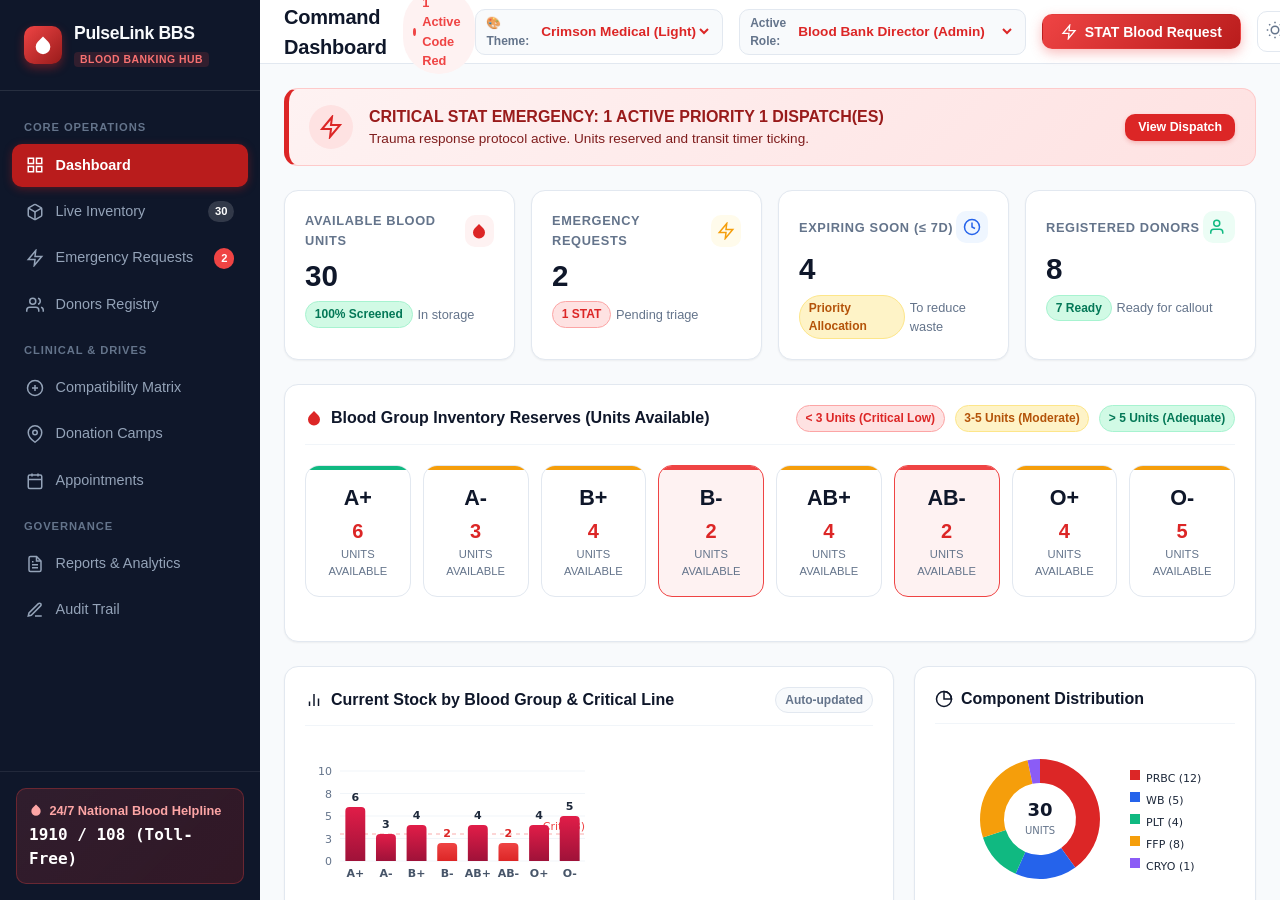
==== commit 48099c5e: "Update system with authentic Indian names, addresses, phone numbers, hospitals, and 5-palette theme " ====
--- a/index.html
+++ b/index.html
@@ -80,9 +80,9 @@
       <div class="emergency-hotline">
         <div class="emergency-hotline-title">
           <svg viewBox="0 0 24 24" width="14" height="14" fill="currentColor"><path d="M12 2.69l5.66 5.66a8 8 0 1 1-11.31 0z"/></svg>
-          24/7 STAT Blood Line
-        </div>
-        <div class="emergency-hotline-number">+1 (555) 911-BLOD</div>
+          24/7 National Blood Helpline
+        </div>
+        <div class="emergency-hotline-number">1910 / 108 (Toll-Free)</div>
       </div>
     </div>
   </aside>
@@ -95,11 +95,23 @@
         <h1 class="page-title" id="page-title-heading">Command Dashboard</h1>
         <div class="status-beacon" id="system-status-beacon">
           <span class="status-dot"></span>
-          <span id="system-status-text">Network Connected</span>
+          <span id="system-status-text">Network Connected (NBTC India)</span>
         </div>
       </div>
 
       <div class="topbar-right">
+        <!-- Interactive Theme Changer -->
+        <div class="theme-badge-box">
+          <span class="theme-label">&#127912; Theme:</span>
+          <select id="theme-selector" class="theme-select" title="Switch Visual Theme Palette">
+            <option value="light">Crimson Medical (Light)</option>
+            <option value="dark">Slate Midnight (Dark)</option>
+            <option value="navy">AIIMS Sapphire (Navy)</option>
+            <option value="emerald">Ayush Health (Emerald)</option>
+            <option value="saffron">Surya Amber (Saffron)</option>
+          </select>
+        </div>
+
         <!-- Interactive Role Switcher -->
         <div class="role-badge-box">
           <span class="role-label">Active Role:</span>
@@ -117,8 +129,8 @@
           <span>STAT Blood Request</span>
         </button>
 
-        <!-- Dark/Light Theme Toggle -->
-        <button class="btn-icon" id="theme-toggle-btn" title="Toggle Dark/Light Mode">
+        <!-- Quick Theme Toggle Icon -->
+        <button class="btn-icon" id="theme-toggle-btn" title="Toggle Quick Dark/Light Mode">
           <svg id="theme-icon" viewBox="0 0 24 24" width="18" height="18" fill="none" stroke="currentColor" stroke-width="2"><circle cx="12" cy="12" r="5"/><line x1="12" y1="1" x2="12" y2="3"/><line x1="12" y1="21" x2="12" y2="23"/><line x1="4.22" y1="4.22" x2="5.64" y2="5.64"/><line x1="18.36" y1="18.36" x2="19.78" y2="19.78"/><line x1="1" y1="12" x2="3" y2="12"/><line x1="21" y1="12" x2="23" y2="12"/><line x1="4.22" y1="19.78" x2="5.64" y2="18.36"/><line x1="18.36" y1="5.64" x2="19.78" y2="4.22"/></svg>
         </button>
 
@@ -517,7 +529,7 @@
           <div class="card">
             <h3 style="font-size: 1rem; font-weight: 700; margin-bottom: 0.5rem; color: var(--primary);">Universal Red Cell Donor (O Negative)</h3>
             <p style="font-size: 0.85rem; color: var(--text-muted); line-height: 1.6;">
-              O- red blood cells lack A, B, and Rh antigens. In trauma emergencies where there is no time to cross-match, O- is the gold standard for immediate transfusion. Only 7% of the global population has O- blood.
+              O- red blood cells lack A, B, and Rh antigens. In trauma emergencies (e.g. NH-48 or highway accidents) where there is no time to cross-match, O- is the gold standard for immediate transfusion. Only ~2% of the Indian population has O- blood, making it critical to reserve for STAT emergencies.
             </p>
           </div>
 
@@ -702,9 +714,10 @@
           <div class="form-group">
             <label class="form-label">Collection Center *</label>
             <select class="form-select" id="add-unit-center" required>
-              <option value="CEN-01">Metro Central Blood Bank</option>
-              <option value="CEN-02">St. Jude Regional Blood Center</option>
-              <option value="CEN-03">Apex Trauma Hub</option>
+              <option value="CEN-01">Rotary Central Blood Bank (New Delhi)</option>
+              <option value="CEN-02">Indian Red Cross Society Regional Center (New Delhi)</option>
+              <option value="CEN-03">Rashtrotthana Blood Centre (Bengaluru)</option>
+              <option value="CEN-04">Lions Blood Bank & Research Foundation (Mumbai)</option>
             </select>
           </div>
         </div>
@@ -753,16 +766,16 @@
           <div class="form-group">
             <label class="form-label">Requesting Hospital *</label>
             <select class="form-select" id="req-hospital" required>
-              <option value="City Memorial Hospital">City Memorial Hospital (Trauma Center)</option>
-              <option value="Apex Heart & Surgical Institute">Apex Heart & Surgical Institute</option>
-              <option value="St. Luke Children’s Specialty Hospital">St. Luke Children’s Hospital</option>
-              <option value="Riverdale General Hospital">Riverdale General Hospital</option>
+              <option value="AIIMS Trauma Centre (JPNATC)">AIIMS Trauma Centre (JPNATC), New Delhi</option>
+              <option value="Apollo Hospitals Bannerghatta">Apollo Hospitals Bannerghatta, Bengaluru</option>
+              <option value="Tata Memorial Hospital (ACTREC)">Tata Memorial Hospital (ACTREC), Mumbai</option>
+              <option value="Christian Medical College (CMC)">Christian Medical College (CMC), Vellore</option>
             </select>
           </div>
 
           <div class="form-group">
             <label class="form-label">Patient Name / Bay *</label>
-            <input type="text" class="form-input" id="req-patient" placeholder="e.g. John Doe (ICU-3)" required>
+            <input type="text" class="form-input" id="req-patient" placeholder="e.g. Ramesh Chandra (Trauma ICU Bay 3)" required>
           </div>
         </div>
 
@@ -817,12 +830,12 @@
 
         <div class="form-group">
           <label class="form-label">Clinical Indication / Diagnosis *</label>
-          <textarea class="form-textarea" id="req-reason" rows="2" placeholder="e.g. Massive hemorrhage due to blunt trauma" required></textarea>
+          <textarea class="form-textarea" id="req-reason" rows="2" placeholder="e.g. NH-48 accident polytrauma with acute blood loss" required></textarea>
         </div>
 
         <div class="form-group">
           <label class="form-label">Attending Physician / Transfusion Officer *</label>
-          <input type="text" class="form-input" id="req-doctor" placeholder="e.g. Dr. Alex Mercer" required>
+          <input type="text" class="form-input" id="req-doctor" placeholder="e.g. Dr. Rajeshwar Iyer (Trauma In-Charge)" required>
         </div>
       </div>
       <div class="modal-footer">
@@ -848,7 +861,7 @@
         <div class="form-row">
           <div class="form-group">
             <label class="form-label">Full Name *</label>
-            <input type="text" class="form-input" id="donor-name" required placeholder="e.g. Jonathan Hope">
+            <input type="text" class="form-input" id="donor-name" required placeholder="e.g. Rohan Sharma">
           </div>
 
           <div class="form-group">
@@ -869,12 +882,12 @@
         <div class="form-row">
           <div class="form-group">
             <label class="form-label">Email Address *</label>
-            <input type="email" class="form-input" id="donor-email" required placeholder="donor@example.com">
+            <input type="email" class="form-input" id="donor-email" required placeholder="rohan.sharma92@gmail.com">
           </div>
 
           <div class="form-group">
             <label class="form-label">Phone Number *</label>
-            <input type="tel" class="form-input" id="donor-phone" required placeholder="+1 (555) 000-0000">
+            <input type="tel" class="form-input" id="donor-phone" required placeholder="+91 98102 44321">
           </div>
         </div>
 
@@ -897,7 +910,7 @@
 
         <div class="form-group">
           <label class="form-label">City / Residential Area</label>
-          <input type="text" class="form-input" id="donor-address" placeholder="e.g. 100 Main St, Metropolis">
+          <input type="text" class="form-input" id="donor-address" placeholder="e.g. Flat 402, Shivalik Enclave, Sector 62, Noida, Uttar Pradesh">
         </div>
       </div>
       <div class="modal-footer">
@@ -919,22 +932,22 @@
       <div class="donor-id-card" id="digital-donor-card-element">
         <div class="donor-card-top">
           <div>
-            <div class="donor-card-title">National Transfusion Registry</div>
-            <div class="donor-card-org">PulseLink Blood Bank</div>
+            <div class="donor-card-title">National Transfusion Registry (NBTC)</div>
+            <div class="donor-card-org">PulseLink India Blood Bank</div>
           </div>
           <div class="donor-blood-symbol" id="card-blood-group">O-</div>
         </div>
 
-        <div class="donor-card-name" id="card-donor-name">Alexander Reed</div>
+        <div class="donor-card-name" id="card-donor-name">Rohan Sharma</div>
         <div class="donor-card-id" id="card-donor-id">ID: DON-1001</div>
 
         <div class="donor-card-stats">
           <div>
-            <div class="donor-stat-val" id="card-donor-donations">12</div>
+            <div class="donor-stat-val" id="card-donor-donations">14</div>
             <div class="donor-stat-lbl">Donations</div>
           </div>
           <div>
-            <div class="donor-stat-val" id="card-donor-lives">36</div>
+            <div class="donor-stat-val" id="card-donor-lives">42</div>
             <div class="donor-stat-lbl">Lives Saved</div>
           </div>
           <div>
@@ -946,7 +959,7 @@
         <div class="donor-card-barcode">
           <div>
             <div class="barcode-lines">||| | |||| || | || |||| |</div>
-            <div id="card-barcode-text">DON-1001-PULSELINK</div>
+            <div id="card-barcode-text">DON-1001-PULSELINK-IN</div>
           </div>
           <div style="text-align: right;">
             <div>STATUS: VERIFIED</div>
@@ -1037,7 +1050,7 @@
         <div class="form-row">
           <div class="form-group">
             <label class="form-label">Contact Phone *</label>
-            <input type="tel" class="form-input" id="appt-phone" required placeholder="+1 (555) ...">
+            <input type="tel" class="form-input" id="appt-phone" required placeholder="+91 98102 44321">
           </div>
 
           <div class="form-group">
@@ -1058,9 +1071,10 @@
         <div class="form-group">
           <label class="form-label">Donation Center *</label>
           <select class="form-select" id="appt-center" required>
-            <option value="Metro Central Blood Bank">Metro Central Blood Bank (Metropolis)</option>
-            <option value="St. Jude Regional Blood Center">St. Jude Regional Blood Center</option>
-            <option value="Apex Trauma & Transfusion Hub">Apex Trauma Hub (Riverdale)</option>
+            <option value="Rotary Central Blood Bank">Rotary Central Blood Bank (New Delhi)</option>
+            <option value="Indian Red Cross Society Regional Center">Indian Red Cross Society Regional Center (New Delhi)</option>
+            <option value="Rashtrotthana Blood Centre">Rashtrotthana Blood Centre (Bengaluru)</option>
+            <option value="Lions Blood Bank & Transfusion Research">Lions Blood Bank & Transfusion Research (Mumbai)</option>
           </select>
         </div>
 
--- a/css/styles.css
+++ b/css/styles.css
@@ -62,6 +62,51 @@
   --danger-subtle: #450a0a;
 }
 
+[data-theme="navy"] {
+  --primary: #1d4ed8;
+  --primary-hover: #1e40af;
+  --primary-subtle: #eff6ff;
+  --primary-border: #bfdbfe;
+  --bg-sidebar: #0f172a;
+  --bg-sidebar-active: #1d4ed8;
+  --text-main: #0f172a;
+  --text-muted: #64748b;
+  --bg-main: #f0f4f9;
+  --bg-surface: #ffffff;
+  --border: #cbd5e1;
+  --border-subtle: #e2e8f0;
+}
+
+[data-theme="emerald"] {
+  --primary: #059669;
+  --primary-hover: #047857;
+  --primary-subtle: #ecfdf5;
+  --primary-border: #a7f3d0;
+  --bg-sidebar: #064e3b;
+  --bg-sidebar-active: #059669;
+  --text-main: #064e3b;
+  --text-muted: #047857;
+  --bg-main: #f0fdf4;
+  --bg-surface: #ffffff;
+  --border: #bbf7d0;
+  --border-subtle: #dcfce7;
+}
+
+[data-theme="saffron"] {
+  --primary: #d97706;
+  --primary-hover: #b45309;
+  --primary-subtle: #fffbeb;
+  --primary-border: #fde68a;
+  --bg-sidebar: #451a03;
+  --bg-sidebar-active: #d97706;
+  --text-main: #451a03;
+  --text-muted: #78350f;
+  --bg-main: #fffdf5;
+  --bg-surface: #ffffff;
+  --border: #fef3c7;
+  --border-subtle: #fffbeb;
+}
+
 /* Base Reset */
 *, *::before, *::after {
   box-sizing: border-box;
@@ -314,8 +359,8 @@
   gap: 1rem;
 }
 
-/* Role Selector */
-.role-badge-box {
+/* Role & Theme Selectors */
+.role-badge-box, .theme-badge-box {
   display: flex;
   align-items: center;
   gap: 0.5rem;
@@ -325,13 +370,13 @@
   border: 1px solid var(--border);
 }
 
-.role-label {
+.role-label, .theme-label {
   font-size: 0.75rem;
   font-weight: 600;
   color: var(--text-muted);
 }
 
-.role-select {
+.role-select, .theme-select {
   border: none;
   background: transparent;
   font-size: 0.85rem;
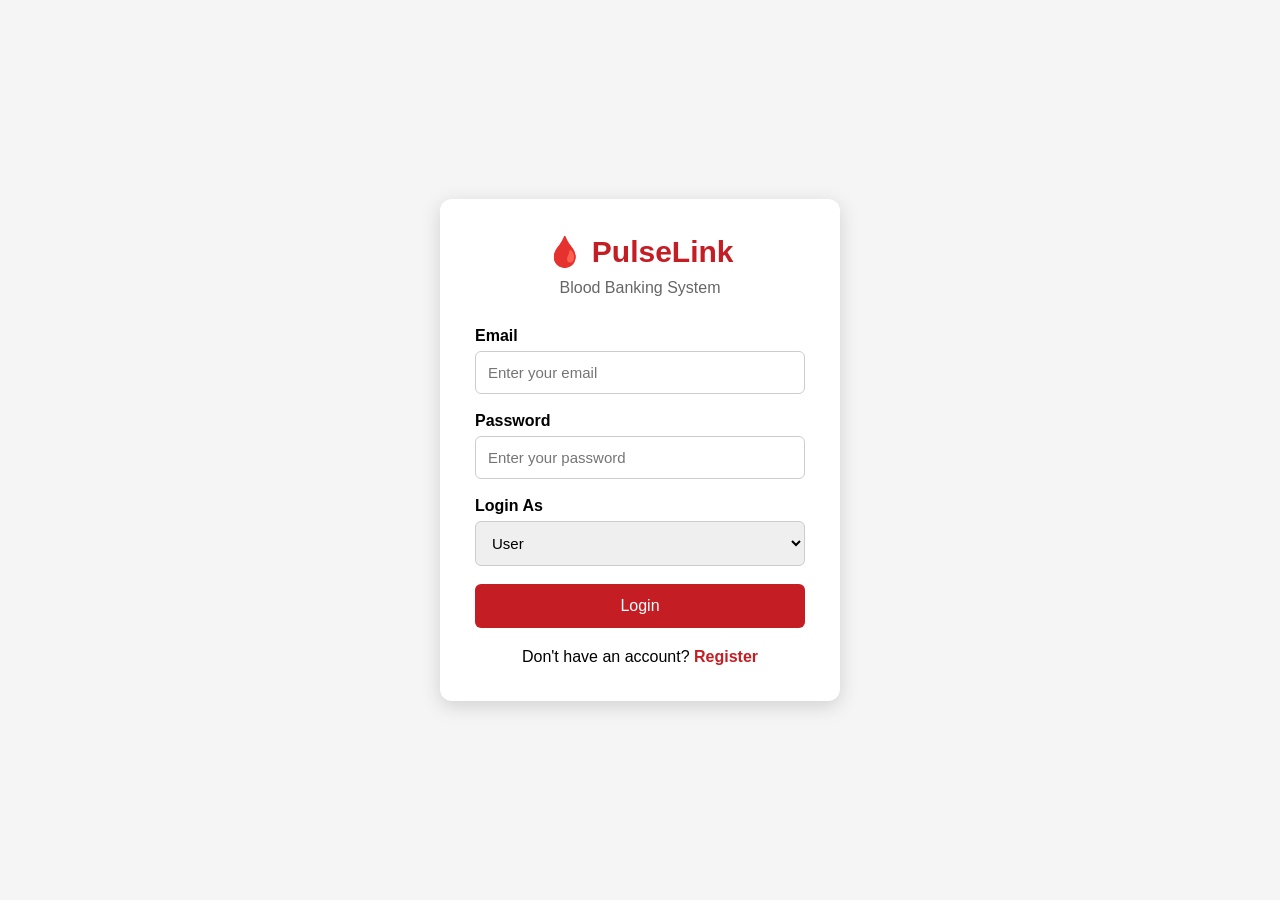
==== commit 82b90793: "Add files via upload" ====
--- a/index.html
+++ b/index.html
@@ -1,1133 +1,166 @@
-<!DOCTYPE html>
-<html lang="en" data-theme="light">
-<head>
-  <meta charset="UTF-8">
-  <meta name="viewport" content="width=device-width, initial-scale=1.0">
-  <title>PulseLink | Enterprise Blood Banking & Transfusion System</title>
-  <meta name="description" content="A comprehensive blood banking management system connecting donors, hospitals, and blood banks with real-time inventory tracking and emergency dispatch.">
-  <link rel="stylesheet" href="css/styles.css">
-</head>
-<body>
-
-<div class="app-container">
-  <!-- SIDEBAR NAVIGATION -->
-  <aside class="sidebar">
-    <div class="sidebar-header">
-      <div class="brand-icon">
-        <svg viewBox="0 0 24 24">
-          <path d="M12 2.69l5.66 5.66a8 8 0 1 1-11.31 0z"/>
-        </svg>
-      </div>
-      <div>
-        <div class="brand-title">PulseLink BBS</div>
-        <span class="brand-tag">Blood Banking Hub</span>
-      </div>
-    </div>
-
-    <nav class="sidebar-nav">
-      <div class="nav-section-title">Core Operations</div>
-      <a class="nav-item active" data-view="dashboard">
-        <svg viewBox="0 0 24 24" fill="none" stroke="currentColor" stroke-width="2"><rect x="3" y="3" width="7" height="7"/><rect x="14" y="3" width="7" height="7"/><rect x="14" y="14" width="7" height="7"/><rect x="3" y="14" width="7" height="7"/></svg>
-        <span>Dashboard</span>
-      </a>
-
-      <a class="nav-item" data-view="inventory">
-        <svg viewBox="0 0 24 24" fill="none" stroke="currentColor" stroke-width="2"><path d="M21 16V8a2 2 0 0 0-1-1.73l-7-4a2 2 0 0 0-2 0l-7 4A2 2 0 0 0 3 8v8a2 2 0 0 0 1 1.73l7 4a2 2 0 0 0 2 0l7-4A2 2 0 0 0 21 16z"/><polyline points="3.27 6.96 12 12.01 20.73 6.96"/><line x1="12" y1="22.08" x2="12" y2="12"/></svg>
-        <span>Live Inventory</span>
-        <span class="nav-badge" id="nav-inventory-badge">0</span>
-      </a>
-
-      <a class="nav-item" data-view="requests">
-        <svg viewBox="0 0 24 24" fill="none" stroke="currentColor" stroke-width="2"><polygon points="13 2 3 14 12 14 11 22 21 10 12 10 13 2"/></svg>
-        <span>Emergency Requests</span>
-        <span class="nav-badge danger" id="nav-requests-badge">0</span>
-      </a>
-
-      <a class="nav-item" data-view="donors">
-        <svg viewBox="0 0 24 24" fill="none" stroke="currentColor" stroke-width="2"><path d="M17 21v-2a4 4 0 0 0-4-4H5a4 4 0 0 0-4 4v2"/><circle cx="9" cy="7" r="4"/><path d="M23 21v-2a4 4 0 0 0-3-3.87"/><path d="M16 3.13a4 4 0 0 1 0 7.75"/></svg>
-        <span>Donors Registry</span>
-      </a>
-
-      <div class="nav-section-title">Clinical & Drives</div>
-      <a class="nav-item" data-view="compatibility">
-        <svg viewBox="0 0 24 24" fill="none" stroke="currentColor" stroke-width="2"><circle cx="12" cy="12" r="10"/><path d="M8 12h8"/><path d="M12 8v8"/></svg>
-        <span>Compatibility Matrix</span>
-      </a>
-
-      <a class="nav-item" data-view="camps">
-        <svg viewBox="0 0 24 24" fill="none" stroke="currentColor" stroke-width="2"><path d="M21 10c0 7-9 13-9 13s-9-6-9-13a9 9 0 0 1 18 0z"/><circle cx="12" cy="10" r="3"/></svg>
-        <span>Donation Camps</span>
-      </a>
-
-      <a class="nav-item" data-view="appointments">
-        <svg viewBox="0 0 24 24" fill="none" stroke="currentColor" stroke-width="2"><rect x="3" y="4" width="18" height="18" rx="2" ry="2"/><line x1="16" y1="2" x2="16" y2="6"/><line x1="8" y1="2" x2="8" y2="6"/><line x1="3" y1="10" x2="21" y2="10"/></svg>
-        <span>Appointments</span>
-      </a>
-
-      <div class="nav-section-title">Governance</div>
-      <a class="nav-item" data-view="reports">
-        <svg viewBox="0 0 24 24" fill="none" stroke="currentColor" stroke-width="2"><path d="M14 2H6a2 2 0 0 0-2 2v16a2 2 0 0 0 2 2h12a2 2 0 0 0 2-2V8z"/><polyline points="14 2 14 8 20 8"/><line x1="16" y1="13" x2="8" y2="13"/><line x1="16" y1="17" x2="8" y2="17"/><polyline points="10 9 9 9 8 9"/></svg>
-        <span>Reports & Analytics</span>
-      </a>
-
-      <a class="nav-item" data-view="audit">
-        <svg viewBox="0 0 24 24" fill="none" stroke="currentColor" stroke-width="2"><path d="M12 20h9"/><path d="M16.5 3.5a2.121 2.121 0 0 1 3 3L7 19l-4 1 1-4L16.5 3.5z"/></svg>
-        <span>Audit Trail</span>
-      </a>
-    </nav>
-
-    <div class="sidebar-footer">
-      <div class="emergency-hotline">
-        <div class="emergency-hotline-title">
-          <svg viewBox="0 0 24 24" width="14" height="14" fill="currentColor"><path d="M12 2.69l5.66 5.66a8 8 0 1 1-11.31 0z"/></svg>
-          24/7 National Blood Helpline
-        </div>
-        <div class="emergency-hotline-number">1910 / 108 (Toll-Free)</div>
-      </div>
-    </div>
-  </aside>
-
-  <!-- MAIN WRAPPER -->
-  <div class="main-wrapper">
-    <!-- TOP NAVIGATION BAR -->
-    <header class="topbar">
-      <div class="topbar-left">
-        <h1 class="page-title" id="page-title-heading">Command Dashboard</h1>
-        <div class="status-beacon" id="system-status-beacon">
-          <span class="status-dot"></span>
-          <span id="system-status-text">Network Connected (NBTC India)</span>
-        </div>
-      </div>
-
-      <div class="topbar-right">
-        <!-- Interactive Theme Changer -->
-        <div class="theme-badge-box">
-          <span class="theme-label">&#127912; Theme:</span>
-          <select id="theme-selector" class="theme-select" title="Switch Visual Theme Palette">
-            <option value="light">Crimson Medical (Light)</option>
-            <option value="dark">Slate Midnight (Dark)</option>
-            <option value="navy">AIIMS Sapphire (Navy)</option>
-            <option value="emerald">Ayush Health (Emerald)</option>
-            <option value="saffron">Surya Amber (Saffron)</option>
-          </select>
-        </div>
-
-        <!-- Interactive Role Switcher -->
-        <div class="role-badge-box">
-          <span class="role-label">Active Role:</span>
-          <select id="user-role-selector" class="role-select" title="Switch simulated role">
-            <option value="ADMIN">Blood Bank Director (Admin)</option>
-            <option value="HOSPITAL">Hospital Physician (Requester)</option>
-            <option value="DONOR">Registered Donor</option>
-            <option value="PUBLIC">Public Visitor</option>
-          </select>
-        </div>
-
-        <!-- Emergency Request Shortcut -->
-        <button class="btn btn-danger-emergency" id="btn-quick-emergency">
-          <svg viewBox="0 0 24 24" width="16" height="16" fill="none" stroke="currentColor" stroke-width="2"><polygon points="13 2 3 14 12 14 11 22 21 10 12 10 13 2"/></svg>
-          <span>STAT Blood Request</span>
-        </button>
-
-        <!-- Quick Theme Toggle Icon -->
-        <button class="btn-icon" id="theme-toggle-btn" title="Toggle Quick Dark/Light Mode">
-          <svg id="theme-icon" viewBox="0 0 24 24" width="18" height="18" fill="none" stroke="currentColor" stroke-width="2"><circle cx="12" cy="12" r="5"/><line x1="12" y1="1" x2="12" y2="3"/><line x1="12" y1="21" x2="12" y2="23"/><line x1="4.22" y1="4.22" x2="5.64" y2="5.64"/><line x1="18.36" y1="18.36" x2="19.78" y2="19.78"/><line x1="1" y1="12" x2="3" y2="12"/><line x1="21" y1="12" x2="23" y2="12"/><line x1="4.22" y1="19.78" x2="5.64" y2="18.36"/><line x1="18.36" y1="5.64" x2="19.78" y2="4.22"/></svg>
-        </button>
-
-        <!-- Reset Data Button -->
-        <button class="btn-icon" id="btn-reset-data" title="Reset Demo Data">
-          <svg viewBox="0 0 24 24" width="18" height="18" fill="none" stroke="currentColor" stroke-width="2"><path d="M21.5 2v6h-6M21.34 15.57a10 10 0 1 1-.57-8.38l5.67-5.67"/></svg>
-        </button>
-      </div>
-    </header>
-
-    <!-- CONTENT BODY -->
-    <main class="content-body">
-
-      <!-- ========================================== -->
-      <!-- VIEW 1: DASHBOARD -->
-      <!-- ========================================== -->
-      <section id="view-dashboard" class="view-panel active">
-        <!-- Emergency STAT Alert Banner -->
-        <div class="emergency-banner" id="dashboard-emergency-banner" style="display: none;">
-          <div class="emergency-banner-content">
-            <div class="emergency-banner-icon">
-              <svg viewBox="0 0 24 24" width="24" height="24" fill="none" stroke="currentColor" stroke-width="2"><polygon points="13 2 3 14 12 14 11 22 21 10 12 10 13 2"/></svg>
-            </div>
-            <div>
-              <div class="emergency-banner-title" id="emergency-banner-title">CRITICAL CODE RED REQUEST ACTIVE</div>
-              <div class="emergency-banner-desc" id="emergency-banner-desc">Hospital Trauma Center requires immediate blood units dispatch.</div>
-            </div>
-          </div>
-          <button class="btn btn-primary btn-sm" id="btn-banner-action">View Dispatch</button>
-        </div>
-
-        <!-- KPI Metric Cards -->
-        <div class="kpi-grid">
-          <div class="kpi-card">
-            <div class="kpi-header">
-              <span class="kpi-title">Available Blood Units</span>
-              <div class="kpi-icon crimson">
-                <svg viewBox="0 0 24 24" width="18" height="18" fill="currentColor"><path d="M12 2.69l5.66 5.66a8 8 0 1 1-11.31 0z"/></svg>
-              </div>
-            </div>
-            <div class="kpi-value" id="kpi-available-units">0</div>
-            <div class="kpi-subtitle">
-              <span class="badge badge-success" id="kpi-tested-pct">100% Screened</span>
-              <span>In storage</span>
-            </div>
-          </div>
-
-          <div class="kpi-card">
-            <div class="kpi-header">
-              <span class="kpi-title">Emergency Requests</span>
-              <div class="kpi-icon amber">
-                <svg viewBox="0 0 24 24" width="18" height="18" fill="none" stroke="currentColor" stroke-width="2"><polygon points="13 2 3 14 12 14 11 22 21 10 12 10 13 2"/></svg>
-              </div>
-            </div>
-            <div class="kpi-value" id="kpi-emergency-requests">0</div>
-            <div class="kpi-subtitle">
-              <span class="badge badge-critical" id="kpi-critical-count">0 STAT</span>
-              <span>Pending triage</span>
-            </div>
-          </div>
-
-          <div class="kpi-card">
-            <div class="kpi-header">
-              <span class="kpi-title">Expiring Soon (&le; 7d)</span>
-              <div class="kpi-icon blue">
-                <svg viewBox="0 0 24 24" width="18" height="18" fill="none" stroke="currentColor" stroke-width="2"><circle cx="12" cy="12" r="10"/><polyline points="12 6 12 12 16 14"/></svg>
-              </div>
-            </div>
-            <div class="kpi-value" id="kpi-expiring-units">0</div>
-            <div class="kpi-subtitle">
-              <span class="badge badge-warning">Priority Allocation</span>
-              <span>To reduce waste</span>
-            </div>
-          </div>
-
-          <div class="kpi-card">
-            <div class="kpi-header">
-              <span class="kpi-title">Registered Donors</span>
-              <div class="kpi-icon emerald">
-                <svg viewBox="0 0 24 24" width="18" height="18" fill="none" stroke="currentColor" stroke-width="2"><path d="M17 21v-2a4 4 0 0 0-4-4H5a4 4 0 0 0-4 4v2"/><circle cx="9" cy="7" r="4"/></svg>
-              </div>
-            </div>
-            <div class="kpi-value" id="kpi-total-donors">0</div>
-            <div class="kpi-subtitle">
-              <span class="badge badge-success" id="kpi-eligible-donors">0 Eligible</span>
-              <span>Ready for callout</span>
-            </div>
-          </div>
-        </div>
-
-        <!-- 8 Blood Groups Inventory Shelf Quick-View -->
-        <div class="card" style="margin-bottom: 1.5rem;">
-          <div class="card-header">
-            <div class="card-title">
-              <svg viewBox="0 0 24 24" width="18" height="18" fill="currentColor" color="var(--primary)"><path d="M12 2.69l5.66 5.66a8 8 0 1 1-11.31 0z"/></svg>
-              Blood Group Inventory Reserves (Units Available)
-            </div>
-            <div class="toolbar-right">
-              <span class="badge badge-critical">&lt; 3 Units (Critical Low)</span>
-              <span class="badge badge-warning">3-5 Units (Moderate)</span>
-              <span class="badge badge-success">&gt; 5 Units (Adequate)</span>
-            </div>
-          </div>
-          <div class="blood-groups-shelf" id="blood-groups-shelf">
-            <!-- Rendered dynamically -->
-          </div>
-        </div>
-
-        <!-- Charts Grid -->
-        <div class="charts-grid">
-          <div class="card">
-            <div class="card-header">
-              <div class="card-title">
-                <svg viewBox="0 0 24 24" width="18" height="18" fill="none" stroke="currentColor" stroke-width="2"><line x1="18" y1="20" x2="18" y2="10"/><line x1="12" y1="20" x2="12" y2="4"/><line x1="6" y1="20" x2="6" y2="14"/></svg>
-                Current Stock by Blood Group & Critical Line
-              </div>
-              <span class="badge badge-neutral">Auto-updated</span>
-            </div>
-            <div class="canvas-container">
-              <canvas id="canvas-stock-bar"></canvas>
-            </div>
-          </div>
-
-          <div class="card">
-            <div class="card-header">
-              <div class="card-title">
-                <svg viewBox="0 0 24 24" width="18" height="18" fill="none" stroke="currentColor" stroke-width="2"><circle cx="12" cy="12" r="10"/><path d="M12 2a10 10 0 0 1 10 10h-10z"/></svg>
-                Component Distribution
-              </div>
-            </div>
-            <div class="canvas-container">
-              <canvas id="canvas-component-donut"></canvas>
-            </div>
-          </div>
-        </div>
-
-        <!-- Recent Critical Requests & Dispatch Activity -->
-        <div class="card">
-          <div class="card-header">
-            <div class="card-title">
-              <svg viewBox="0 0 24 24" width="18" height="18" fill="none" stroke="currentColor" stroke-width="2"><polygon points="13 2 3 14 12 14 11 22 21 10 12 10 13 2"/></svg>
-              Active Hospital Emergency Transfusion Orders
-            </div>
-            <button class="btn btn-secondary btn-sm" id="btn-see-all-requests">View All Requests</button>
-          </div>
-          <div class="table-responsive">
-            <table class="data-table">
-              <thead>
-                <tr>
-                  <th>Request ID</th>
-                  <th>Hospital & Dept</th>
-                  <th>Patient</th>
-                  <th>Blood Group</th>
-                  <th>Component</th>
-                  <th>Units</th>
-                  <th>Urgency</th>
-                  <th>Status</th>
-                  <th>Actions</th>
-                </tr>
-              </thead>
-              <tbody id="dashboard-recent-requests-tbody">
-                <!-- Rendered dynamically -->
-              </tbody>
-            </table>
-          </div>
-        </div>
-      </section>
-
-      <!-- ========================================== -->
-      <!-- VIEW 2: LIVE INVENTORY -->
-      <!-- ========================================== -->
-      <section id="view-inventory" class="view-panel">
-        <div class="toolbar-bar">
-          <div class="toolbar-left">
-            <div class="search-input-box">
-              <svg viewBox="0 0 24 24" fill="none" stroke="currentColor" stroke-width="2"><circle cx="11" cy="11" r="8"/><line x1="21" y1="21" x2="16.65" y2="16.65"/></svg>
-              <input type="text" id="inventory-search" placeholder="Search Bag ID, Group, Shelf...">
-            </div>
-
-            <select id="inventory-filter-group" class="select-filter">
-              <option value="">All Blood Groups</option>
-              <option value="A+">A+</option>
-              <option value="A-">A-</option>
-              <option value="B+">B+</option>
-              <option value="B-">B-</option>
-              <option value="AB+">AB+</option>
-              <option value="AB-">AB-</option>
-              <option value="O+">O+</option>
-              <option value="O-">O-</option>
-            </select>
-
-            <select id="inventory-filter-comp" class="select-filter">
-              <option value="">All Components</option>
-              <option value="PRBC">Packed RBC (PRBC)</option>
-              <option value="WB">Whole Blood (WB)</option>
-              <option value="PLT">Platelets (PLT)</option>
-              <option value="FFP">Plasma (FFP)</option>
-              <option value="CRYO">Cryoprecipitate</option>
-            </select>
-
-            <select id="inventory-filter-status" class="select-filter">
-              <option value="">All Statuses</option>
-              <option value="Available">Available</option>
-              <option value="Reserved">Reserved</option>
-              <option value="Testing / Quarantine">Testing / Quarantine</option>
-              <option value="Expiring Soon">Expiring Soon</option>
-              <option value="Dispatched">Dispatched</option>
-            </select>
-          </div>
-
-          <div class="toolbar-right">
-            <button class="btn btn-secondary btn-sm" id="btn-export-inventory-csv">
-              <svg viewBox="0 0 24 24" width="14" height="14" fill="none" stroke="currentColor" stroke-width="2"><path d="M21 15v4a2 2 0 0 1-2 2H5a2 2 0 0 1-2-2v-4"/><polyline points="7 10 12 15 17 10"/><line x1="12" y1="15" x2="12" y2="3"/></svg>
-              Export CSV
-            </button>
-            <button class="btn btn-primary btn-sm" id="btn-add-unit-modal-open">
-              <svg viewBox="0 0 24 24" width="14" height="14" fill="none" stroke="currentColor" stroke-width="2"><line x1="12" y1="5" x2="12" y2="19"/><line x1="5" y1="12" x2="19" y2="12"/></svg>
-              Add Blood Unit
-            </button>
-          </div>
-        </div>
-
-        <div class="table-responsive">
-          <table class="data-table">
-            <thead>
-              <tr>
-                <th>Unit / Bag ID</th>
-                <th>Group</th>
-                <th>Component</th>
-                <th>Volume</th>
-                <th>Collection Date</th>
-                <th>Expiry Date</th>
-                <th>Storage Location</th>
-                <th>Screening NAT/Serology</th>
-                <th>Status</th>
-                <th>Actions</th>
-              </tr>
-            </thead>
-            <tbody id="inventory-table-tbody">
-              <!-- Dynamically populated -->
-            </tbody>
-          </table>
-        </div>
-      </section>
-
-      <!-- ========================================== -->
-      <!-- VIEW 3: EMERGENCY REQUESTS & DISPATCH -->
-      <!-- ========================================== -->
-      <section id="view-requests" class="view-panel">
-        <div class="toolbar-bar">
-          <div class="toolbar-left">
-            <div class="search-input-box">
-              <svg viewBox="0 0 24 24" fill="none" stroke="currentColor" stroke-width="2"><circle cx="11" cy="11" r="8"/><line x1="21" y1="21" x2="16.65" y2="16.65"/></svg>
-              <input type="text" id="requests-search" placeholder="Search Hospital, Patient, REQ ID...">
-            </div>
-
-            <select id="requests-filter-urgency" class="select-filter">
-              <option value="">All Urgency Levels</option>
-              <option value="CRITICAL">STAT / Code Red</option>
-              <option value="URGENT">Urgent (Within 4 hrs)</option>
-              <option value="ROUTINE">Routine (24 hrs)</option>
-            </select>
-
-            <select id="requests-filter-status" class="select-filter">
-              <option value="">All Statuses</option>
-              <option value="Pending Verification">Pending Verification</option>
-              <option value="Approved">Approved / Reserved</option>
-              <option value="In-Transit">In-Transit</option>
-              <option value="Delivered">Delivered</option>
-              <option value="Rejected">Rejected</option>
-            </select>
-          </div>
-
-          <div class="toolbar-right">
-            <button class="btn btn-danger-emergency btn-sm" id="btn-create-request-modal">
-              <svg viewBox="0 0 24 24" width="14" height="14" fill="none" stroke="currentColor" stroke-width="2"><polygon points="13 2 3 14 12 14 11 22 21 10 12 10 13 2"/></svg>
-              New Emergency Request
-            </button>
-          </div>
-        </div>
-
-        <div class="table-responsive">
-          <table class="data-table">
-            <thead>
-              <tr>
-                <th>Request ID</th>
-                <th>Requesting Hospital</th>
-                <th>Patient Details</th>
-                <th>Group & Component</th>
-                <th>Units (Req / Alloc)</th>
-                <th>Urgency Level</th>
-                <th>Order Status</th>
-                <th>ETA / Delivery</th>
-                <th>Action Controls</th>
-              </tr>
-            </thead>
-            <tbody id="requests-table-tbody">
-              <!-- Dynamically populated -->
-            </tbody>
-          </table>
-        </div>
-      </section>
-
-      <!-- ========================================== -->
-      <!-- VIEW 4: DONORS REGISTRY -->
-      <!-- ========================================== -->
-      <section id="view-donors" class="view-panel">
-        <div class="toolbar-bar">
-          <div class="toolbar-left">
-            <div class="search-input-box">
-              <svg viewBox="0 0 24 24" fill="none" stroke="currentColor" stroke-width="2"><circle cx="11" cy="11" r="8"/><line x1="21" y1="21" x2="16.65" y2="16.65"/></svg>
-              <input type="text" id="donors-search" placeholder="Search donor name, phone, city...">
-            </div>
-
-            <select id="donors-filter-group" class="select-filter">
-              <option value="">All Blood Groups</option>
-              <option value="A+">A+</option>
-              <option value="A-">A-</option>
-              <option value="B+">B+</option>
-              <option value="B-">B-</option>
-              <option value="AB+">AB+</option>
-              <option value="AB-">AB-</option>
-              <option value="O+">O+</option>
-              <option value="O-">O-</option>
-            </select>
-
-            <select id="donors-filter-eligible" class="select-filter">
-              <option value="">All Eligibility Status</option>
-              <option value="true">Eligible Now</option>
-              <option value="false">Waiting Period / Deferred</option>
-            </select>
-          </div>
-
-          <div class="toolbar-right">
-            <button class="btn btn-secondary btn-sm" id="btn-eligibility-quiz-open">
-              <svg viewBox="0 0 24 24" width="14" height="14" fill="none" stroke="currentColor" stroke-width="2"><circle cx="12" cy="12" r="10"/><path d="M9.09 9a3 3 0 0 1 5.83 1c0 2-3 3-3 3"/><line x1="12" y1="17" x2="12.01" y2="17"/></svg>
-              Eligibility Quiz
-            </button>
-            <button class="btn btn-primary btn-sm" id="btn-register-donor-modal-open">
-              <svg viewBox="0 0 24 24" width="14" height="14" fill="none" stroke="currentColor" stroke-width="2"><line x1="12" y1="5" x2="12" y2="19"/><line x1="5" y1="12" x2="19" y2="12"/></svg>
-              Register Donor
-            </button>
-          </div>
-        </div>
-
-        <div class="table-responsive">
-          <table class="data-table">
-            <thead>
-              <tr>
-                <th>Donor ID</th>
-                <th>Full Name</th>
-                <th>Blood Group</th>
-                <th>Age / Gender</th>
-                <th>Contact</th>
-                <th>Total Donations</th>
-                <th>Last Donated</th>
-                <th>Eligibility</th>
-                <th>Badge</th>
-                <th>Actions</th>
-              </tr>
-            </thead>
-            <tbody id="donors-table-tbody">
-              <!-- Dynamically populated -->
-            </tbody>
-          </table>
-        </div>
-      </section>
-
-      <!-- ========================================== -->
-      <!-- VIEW 5: COMPATIBILITY MATRIX -->
-      <!-- ========================================== -->
-      <section id="view-compatibility" class="view-panel">
-        <div class="card" style="margin-bottom: 1.5rem;">
-          <div class="card-header">
-            <div class="card-title">
-              <svg viewBox="0 0 24 24" width="20" height="20" fill="currentColor" color="var(--primary)"><path d="M12 2.69l5.66 5.66a8 8 0 1 1-11.31 0z"/></svg>
-              Interactive Transfusion Compatibility Calculator
-            </div>
-            <span class="badge badge-info">AABB & WHO Medical Standards</span>
-          </div>
-          <p style="font-size: 0.9rem; color: var(--text-muted); margin-bottom: 1rem;">
-            Select a blood type below to analyze red blood cell (RBC) and blood plasma compatibility guidelines.
-          </p>
-
-          <div class="compat-matrix-grid" id="compat-selector-buttons">
-            <!-- 8 blood group buttons -->
-          </div>
-
-          <div class="compat-details-card" id="compat-details-display">
-            <!-- Loaded dynamically based on selected group -->
-          </div>
-        </div>
-
-        <!-- Educational Reference Cards -->
-        <div class="kpi-grid">
-          <div class="card">
-            <h3 style="font-size: 1rem; font-weight: 700; margin-bottom: 0.5rem; color: var(--primary);">Universal Red Cell Donor (O Negative)</h3>
-            <p style="font-size: 0.85rem; color: var(--text-muted); line-height: 1.6;">
-              O- red blood cells lack A, B, and Rh antigens. In trauma emergencies (e.g. NH-48 or highway accidents) where there is no time to cross-match, O- is the gold standard for immediate transfusion. Only ~2% of the Indian population has O- blood, making it critical to reserve for STAT emergencies.
-            </p>
-          </div>
-
-          <div class="card">
-            <h3 style="font-size: 1rem; font-weight: 700; margin-bottom: 0.5rem; color: var(--accent-blue);">Universal Plasma Donor (AB Positive)</h3>
-            <p style="font-size: 0.85rem; color: var(--text-muted); line-height: 1.6;">
-              AB+ plasma has no anti-A or anti-B antibodies, making it universally compatible with patients of any blood group. In contrast, AB+ individuals can receive red blood cells from any group.
-            </p>
-          </div>
-        </div>
-      </section>
-
-      <!-- ========================================== -->
-      <!-- VIEW 6: DONATION CAMPS & MOBILE DRIVES -->
-      <!-- ========================================== -->
-      <section id="view-camps" class="view-panel">
-        <div class="toolbar-bar">
-          <div class="toolbar-left">
-            <div class="page-title" style="font-size: 1.1rem;">Upcoming Regional Blood Drives & Mobile Units</div>
-          </div>
-        </div>
-
-        <div id="camps-list-container" style="display: grid; grid-template-columns: repeat(auto-fit, minmax(320px, 1fr)); gap: 1.25rem;">
-          <!-- Dynamically populated camps cards -->
-        </div>
-      </section>
-
-      <!-- ========================================== -->
-      <!-- VIEW 7: APPOINTMENTS & SLOTS -->
-      <!-- ========================================== -->
-      <section id="view-appointments" class="view-panel">
-        <div class="toolbar-bar">
-          <div class="toolbar-left">
-            <div class="page-title" style="font-size: 1.1rem;">Scheduled Blood Donation Appointments</div>
-          </div>
-          <div class="toolbar-right">
-            <button class="btn btn-primary btn-sm" id="btn-book-appointment-modal-open">
-              <svg viewBox="0 0 24 24" width="14" height="14" fill="none" stroke="currentColor" stroke-width="2"><rect x="3" y="4" width="18" height="18" rx="2" ry="2"/><line x1="16" y1="2" x2="16" y2="6"/><line x1="8" y1="2" x2="8" y2="6"/><line x1="3" y1="10" x2="21" y2="10"/></svg>
-              Book Donation Slot
-            </button>
-          </div>
-        </div>
-
-        <div class="table-responsive">
-          <table class="data-table">
-            <thead>
-              <tr>
-                <th>Appointment ID</th>
-                <th>Donor Name</th>
-                <th>Contact</th>
-                <th>Blood Group</th>
-                <th>Blood Bank Center</th>
-                <th>Date & Slot</th>
-                <th>Status</th>
-                <th>Action</th>
-              </tr>
-            </thead>
-            <tbody id="appointments-table-tbody">
-              <!-- Dynamically populated -->
-            </tbody>
-          </table>
-        </div>
-      </section>
-
-      <!-- ========================================== -->
-      <!-- VIEW 8: REPORTS & ANALYTICS -->
-      <!-- ========================================== -->
-      <section id="view-reports" class="view-panel">
-        <div class="toolbar-bar no-print">
-          <div class="toolbar-left">
-            <div class="page-title" style="font-size: 1.1rem;">Transfusion & Inventory Management Report</div>
-          </div>
-          <div class="toolbar-right">
-            <button class="btn btn-secondary btn-sm" onclick="window.print()">
-              <svg viewBox="0 0 24 24" width="14" height="14" fill="none" stroke="currentColor" stroke-width="2"><polyline points="6 9 6 2 18 2 18 9"/><path d="M6 18H4a2 2 0 0 1-2-2v-5a2 2 0 0 1 2-2h16a2 2 0 0 1 2 2v5a2 2 0 0 1-2 2h-2"/><rect x="6" y="14" width="12" height="8"/></svg>
-              Print Official Report
-            </button>
-          </div>
-        </div>
-
-        <div class="card" style="margin-bottom: 1.5rem;">
-          <div class="card-header">
-            <div class="card-title">Monthly Blood Utilization & Collection Trends</div>
-            <span class="badge badge-success">Year to Date</span>
-          </div>
-          <div class="canvas-container" style="height: 250px;">
-            <canvas id="canvas-report-trend"></canvas>
-          </div>
-        </div>
-
-        <div class="card">
-          <div class="card-header">
-            <div class="card-title">Executive Transfusion Summary</div>
-            <span class="badge badge-neutral" id="report-date-stamp">Date: 2026-09-24</span>
-          </div>
-          <div style="font-size: 0.9rem; line-height: 1.8; color: var(--text-main);" id="report-summary-text">
-            <!-- Dynamically populated executive summary -->
-          </div>
-        </div>
-      </section>
-
-      <!-- ========================================== -->
-      <!-- VIEW 9: AUDIT LOGS -->
-      <!-- ========================================== -->
-      <section id="view-audit" class="view-panel">
-        <div class="toolbar-bar">
-          <div class="toolbar-left">
-            <div class="page-title" style="font-size: 1.1rem;">System Audit Trail & Compliance Log</div>
-          </div>
-        </div>
-
-        <div class="table-responsive">
-          <table class="data-table">
-            <thead>
-              <tr>
-                <th>Timestamp</th>
-                <th>User / System</th>
-                <th>Action Type</th>
-                <th>Operation Details</th>
-              </tr>
-            </thead>
-            <tbody id="audit-table-tbody">
-              <!-- Dynamically populated -->
-            </tbody>
-          </table>
-        </div>
-      </section>
-
-    </main>
-  </div>
-</div>
-
-<!-- ========================================== -->
-<!-- MODALS -->
-<!-- ========================================== -->
-
-<!-- Modal 1: Add Blood Unit -->
-<div class="modal-overlay" id="modal-add-unit">
-  <div class="modal-dialog">
-    <div class="modal-header">
-      <div class="modal-title">
-        <svg viewBox="0 0 24 24" width="20" height="20" fill="currentColor" color="var(--primary)"><path d="M12 2.69l5.66 5.66a8 8 0 1 1-11.31 0z"/></svg>
-        Register Inbound Blood Unit
-      </div>
-      <button class="modal-close" data-close-modal>&times;</button>
-    </div>
-    <form id="form-add-unit">
-      <div class="modal-body">
-        <div class="form-row">
-          <div class="form-group">
-            <label class="form-label">Blood Group *</label>
-            <select class="form-select" id="add-unit-group" required>
-              <option value="O-">O- (Universal)</option>
-              <option value="O+">O+</option>
-              <option value="A+">A+</option>
-              <option value="A-">A-</option>
-              <option value="B+">B+</option>
-              <option value="B-">B-</option>
-              <option value="AB+">AB+</option>
-              <option value="AB-">AB-</option>
-            </select>
-          </div>
-
-          <div class="form-group">
-            <label class="form-label">Component Type *</label>
-            <select class="form-select" id="add-unit-comp" required>
-              <option value="PRBC">Packed Red Blood Cells (PRBC)</option>
-              <option value="WB">Whole Blood (WB)</option>
-              <option value="PLT">Platelets (PLT)</option>
-              <option value="FFP">Fresh Frozen Plasma (FFP)</option>
-              <option value="CRYO">Cryoprecipitate (CRYO)</option>
-            </select>
-          </div>
-        </div>
-
-        <div class="form-row">
-          <div class="form-group">
-            <label class="form-label">Volume (ml) *</label>
-            <input type="number" class="form-input" id="add-unit-volume" value="300" min="50" max="600" required>
-          </div>
-
-          <div class="form-group">
-            <label class="form-label">Collection Center *</label>
-            <select class="form-select" id="add-unit-center" required>
-              <option value="CEN-01">Rotary Central Blood Bank (New Delhi)</option>
-              <option value="CEN-02">Indian Red Cross Society Regional Center (New Delhi)</option>
-              <option value="CEN-03">Rashtrotthana Blood Centre (Bengaluru)</option>
-              <option value="CEN-04">Lions Blood Bank & Research Foundation (Mumbai)</option>
-            </select>
-          </div>
-        </div>
-
-        <div class="form-row">
-          <div class="form-group">
-            <label class="form-label">Collection Date *</label>
-            <input type="date" class="form-input" id="add-unit-date" required>
-          </div>
-
-          <div class="form-group">
-            <label class="form-label">Storage Location / Shelf</label>
-            <input type="text" class="form-input" id="add-unit-location" placeholder="e.g. Fridge A-02 (Shelf 1)" value="Fridge A-01 (Shelf 1)">
-          </div>
-        </div>
-
-        <div class="form-group">
-          <label class="form-label">Screening & Pathogen Testing Status</label>
-          <select class="form-select" id="add-unit-screening">
-            <option value="Passed">Passed (HIV, HBV, HCV, Syphilis, Malaria Negative)</option>
-            <option value="Pending NAT">Pending NAT Testing (Quarantined)</option>
-          </select>
-        </div>
-      </div>
-      <div class="modal-footer">
-        <button type="button" class="btn btn-secondary" data-close-modal>Cancel</button>
-        <button type="submit" class="btn btn-primary">Save Blood Unit</button>
-      </div>
-    </form>
-  </div>
-</div>
-
-<!-- Modal 2: Create Emergency Request -->
-<div class="modal-overlay" id="modal-create-request">
-  <div class="modal-dialog">
-    <div class="modal-header">
-      <div class="modal-title">
-        <svg viewBox="0 0 24 24" width="20" height="20" fill="none" stroke="currentColor" stroke-width="2"><polygon points="13 2 3 14 12 14 11 22 21 10 12 10 13 2"/></svg>
-        Emergency Hospital Transfusion Request
-      </div>
-      <button class="modal-close" data-close-modal>&times;</button>
-    </div>
-    <form id="form-create-request">
-      <div class="modal-body">
-        <div class="form-row">
-          <div class="form-group">
-            <label class="form-label">Requesting Hospital *</label>
-            <select class="form-select" id="req-hospital" required>
-              <option value="AIIMS Trauma Centre (JPNATC)">AIIMS Trauma Centre (JPNATC), New Delhi</option>
-              <option value="Apollo Hospitals Bannerghatta">Apollo Hospitals Bannerghatta, Bengaluru</option>
-              <option value="Tata Memorial Hospital (ACTREC)">Tata Memorial Hospital (ACTREC), Mumbai</option>
-              <option value="Christian Medical College (CMC)">Christian Medical College (CMC), Vellore</option>
-            </select>
-          </div>
-
-          <div class="form-group">
-            <label class="form-label">Patient Name / Bay *</label>
-            <input type="text" class="form-input" id="req-patient" placeholder="e.g. Ramesh Chandra (Trauma ICU Bay 3)" required>
-          </div>
-        </div>
-
-        <div class="form-row">
-          <div class="form-group">
-            <label class="form-label">Patient Blood Group *</label>
-            <select class="form-select" id="req-blood-group" required>
-              <option value="O-">O- (Universal Red Cell)</option>
-              <option value="O+">O+</option>
-              <option value="A+">A+</option>
-              <option value="A-">A-</option>
-              <option value="B+">B+</option>
-              <option value="B-">B-</option>
-              <option value="AB+">AB+</option>
-              <option value="AB-">AB-</option>
-            </select>
-          </div>
-
-          <div class="form-group">
-            <label class="form-label">Component Required *</label>
-            <select class="form-select" id="req-component" required>
-              <option value="PRBC">Packed Red Blood Cells (PRBC)</option>
-              <option value="WB">Whole Blood (WB)</option>
-              <option value="PLT">Platelets (PLT)</option>
-              <option value="FFP">Fresh Frozen Plasma (FFP)</option>
-              <option value="CRYO">Cryoprecipitate (CRYO)</option>
-            </select>
-          </div>
-        </div>
-
-        <div class="form-row">
-          <div class="form-group">
-            <label class="form-label">Units Needed *</label>
-            <input type="number" class="form-input" id="req-units" min="1" max="10" value="2" required>
-          </div>
-
-          <div class="form-group">
-            <label class="form-label">Triage Urgency Level *</label>
-            <select class="form-select" id="req-urgency" required>
-              <option value="CRITICAL">STAT / Code Red (Immediate &lt; 1 hr)</option>
-              <option value="URGENT">Urgent (Within 4 hrs)</option>
-              <option value="ROUTINE">Routine (Within 24 hrs)</option>
-            </select>
-          </div>
-        </div>
-
-        <!-- Live Stock Match Indicator Box -->
-        <div id="req-live-match-box" style="background: var(--bg-main); border: 1px solid var(--border); border-radius: var(--radius-md); padding: 0.75rem; font-size: 0.85rem;">
-          <div style="font-weight: 700; color: var(--text-main); margin-bottom: 0.25rem;">Live Inventory Compatibility Check:</div>
-          <div id="req-match-text" style="color: var(--text-muted);">Checking reserve levels...</div>
-        </div>
-
-        <div class="form-group">
-          <label class="form-label">Clinical Indication / Diagnosis *</label>
-          <textarea class="form-textarea" id="req-reason" rows="2" placeholder="e.g. NH-48 accident polytrauma with acute blood loss" required></textarea>
-        </div>
-
-        <div class="form-group">
-          <label class="form-label">Attending Physician / Transfusion Officer *</label>
-          <input type="text" class="form-input" id="req-doctor" placeholder="e.g. Dr. Rajeshwar Iyer (Trauma In-Charge)" required>
-        </div>
-      </div>
-      <div class="modal-footer">
-        <button type="button" class="btn btn-secondary" data-close-modal>Cancel</button>
-        <button type="submit" class="btn btn-danger-emergency">Submit Transfusion Request</button>
-      </div>
-    </form>
-  </div>
-</div>
-
-<!-- Modal 3: Register New Donor -->
-<div class="modal-overlay" id="modal-register-donor">
-  <div class="modal-dialog">
-    <div class="modal-header">
-      <div class="modal-title">
-        <svg viewBox="0 0 24 24" width="20" height="20" fill="currentColor" color="var(--primary)"><path d="M12 2.69l5.66 5.66a8 8 0 1 1-11.31 0z"/></svg>
-        Register LifeSaver Donor
-      </div>
-      <button class="modal-close" data-close-modal>&times;</button>
-    </div>
-    <form id="form-register-donor">
-      <div class="modal-body">
-        <div class="form-row">
-          <div class="form-group">
-            <label class="form-label">Full Name *</label>
-            <input type="text" class="form-input" id="donor-name" required placeholder="e.g. Rohan Sharma">
-          </div>
-
-          <div class="form-group">
-            <label class="form-label">Blood Group *</label>
-            <select class="form-select" id="donor-group" required>
-              <option value="O-">O-</option>
-              <option value="O+">O+</option>
-              <option value="A+">A+</option>
-              <option value="A-">A-</option>
-              <option value="B+">B+</option>
-              <option value="B-">B-</option>
-              <option value="AB+">AB+</option>
-              <option value="AB-">AB-</option>
-            </select>
-          </div>
-        </div>
-
-        <div class="form-row">
-          <div class="form-group">
-            <label class="form-label">Email Address *</label>
-            <input type="email" class="form-input" id="donor-email" required placeholder="rohan.sharma92@gmail.com">
-          </div>
-
-          <div class="form-group">
-            <label class="form-label">Phone Number *</label>
-            <input type="tel" class="form-input" id="donor-phone" required placeholder="+91 98102 44321">
-          </div>
-        </div>
-
-        <div class="form-row">
-          <div class="form-group">
-            <label class="form-label">Gender</label>
-            <select class="form-select" id="donor-gender">
-              <option value="Male">Male</option>
-              <option value="Female">Female</option>
-              <option value="Other">Other</option>
-            </select>
-          </div>
-
-          <div class="form-group">
-            <label class="form-label">Weight (kg) *</label>
-            <input type="number" class="form-input" id="donor-weight" value="68" min="45" max="180" required>
-            <span class="form-hint">Must be at least 50kg for standard whole blood donation</span>
-          </div>
-        </div>
-
-        <div class="form-group">
-          <label class="form-label">City / Residential Area</label>
-          <input type="text" class="form-input" id="donor-address" placeholder="e.g. Flat 402, Shivalik Enclave, Sector 62, Noida, Uttar Pradesh">
-        </div>
-      </div>
-      <div class="modal-footer">
-        <button type="button" class="btn btn-secondary" data-close-modal>Cancel</button>
-        <button type="submit" class="btn btn-primary">Save Registration</button>
-      </div>
-    </form>
-  </div>
-</div>
-
-<!-- Modal 4: Digital Donor ID Card & Print View -->
-<div class="modal-overlay" id="modal-donor-card">
-  <div class="modal-dialog" style="max-width: 520px;">
-    <div class="modal-header">
-      <div class="modal-title">LifeSaver Digital Donor Pass</div>
-      <button class="modal-close" data-close-modal>&times;</button>
-    </div>
-    <div class="modal-body" style="align-items: center;">
-      <div class="donor-id-card" id="digital-donor-card-element">
-        <div class="donor-card-top">
-          <div>
-            <div class="donor-card-title">National Transfusion Registry (NBTC)</div>
-            <div class="donor-card-org">PulseLink India Blood Bank</div>
-          </div>
-          <div class="donor-blood-symbol" id="card-blood-group">O-</div>
-        </div>
-
-        <div class="donor-card-name" id="card-donor-name">Rohan Sharma</div>
-        <div class="donor-card-id" id="card-donor-id">ID: DON-1001</div>
-
-        <div class="donor-card-stats">
-          <div>
-            <div class="donor-stat-val" id="card-donor-donations">14</div>
-            <div class="donor-stat-lbl">Donations</div>
-          </div>
-          <div>
-            <div class="donor-stat-val" id="card-donor-lives">42</div>
-            <div class="donor-stat-lbl">Lives Saved</div>
-          </div>
-          <div>
-            <div class="donor-stat-val" id="card-donor-badge">Platinum</div>
-            <div class="donor-stat-lbl">Honor Tier</div>
-          </div>
-        </div>
-
-        <div class="donor-card-barcode">
-          <div>
-            <div class="barcode-lines">||| | |||| || | || |||| |</div>
-            <div id="card-barcode-text">DON-1001-PULSELINK-IN</div>
-          </div>
-          <div style="text-align: right;">
-            <div>STATUS: VERIFIED</div>
-            <div>EXPIRY: NEVER</div>
-          </div>
-        </div>
-      </div>
-    </div>
-    <div class="modal-footer">
-      <button type="button" class="btn btn-secondary" data-close-modal>Close</button>
-      <button type="button" class="btn btn-primary" id="btn-print-donor-card">
-        <svg viewBox="0 0 24 24" width="14" height="14" fill="none" stroke="currentColor" stroke-width="2"><polyline points="6 9 6 2 18 2 18 9"/><path d="M6 18H4a2 2 0 0 1-2-2v-5a2 2 0 0 1 2-2h16a2 2 0 0 1 2 2v5a2 2 0 0 1-2 2h-2"/><rect x="6" y="14" width="12" height="8"/></svg>
-        Print Donor Card
-      </button>
-    </div>
-  </div>
-</div>
-
-<!-- Modal 5: Eligibility Self-Assessment Quiz -->
-<div class="modal-overlay" id="modal-eligibility-quiz">
-  <div class="modal-dialog">
-    <div class="modal-header">
-      <div class="modal-title">Donor Pre-Screening Eligibility Quiz</div>
-      <button class="modal-close" data-close-modal>&times;</button>
-    </div>
-    <div class="modal-body">
-      <div id="quiz-step-container">
-        <p style="font-size: 0.9rem; color: var(--text-muted); margin-bottom: 1rem;">
-          Answer these 4 standard health screening questions to check your immediate eligibility for donating blood.
-        </p>
-
-        <div class="form-group" style="margin-bottom: 1rem;">
-          <label class="form-label">1. Are you between 18 and 65 years old?</label>
-          <select class="form-select" id="quiz-q1">
-            <option value="yes">Yes</option>
-            <option value="no">No (Under 18 or over 65)</option>
-          </select>
-        </div>
-
-        <div class="form-group" style="margin-bottom: 1rem;">
-          <label class="form-label">2. Is your body weight 50 kg (110 lbs) or more?</label>
-          <select class="form-select" id="quiz-q2">
-            <option value="yes">Yes</option>
-            <option value="no">No</option>
-          </select>
-        </div>
-
-        <div class="form-group" style="margin-bottom: 1rem;">
-          <label class="form-label">3. Has it been at least 3 months (90 days) since your last whole blood donation?</label>
-          <select class="form-select" id="quiz-q3">
-            <option value="yes">Yes / I have never donated before</option>
-            <option value="no">No (Donated recently)</option>
-          </select>
-        </div>
-
-        <div class="form-group" style="margin-bottom: 1rem;">
-          <label class="form-label">4. Are you currently free of fever, flu symptoms, and antibiotics?</label>
-          <select class="form-select" id="quiz-q4">
-            <option value="yes">Yes, feeling healthy</option>
-            <option value="no">No, currently unwell</option>
-          </select>
-        </div>
-
-        <div id="quiz-result-box" style="display: none; padding: 1rem; border-radius: var(--radius-md); font-weight: 600; font-size: 0.9rem; margin-top: 0.5rem;"></div>
-      </div>
-    </div>
-    <div class="modal-footer">
-      <button type="button" class="btn btn-secondary" data-close-modal>Close</button>
-      <button type="button" class="btn btn-primary" id="btn-submit-quiz">Evaluate Eligibility</button>
-    </div>
-  </div>
-</div>
-
-<!-- Modal 6: Book Appointment -->
-<div class="modal-overlay" id="modal-book-appointment">
-  <div class="modal-dialog">
-    <div class="modal-header">
-      <div class="modal-title">Book Blood Donation Appointment</div>
-      <button class="modal-close" data-close-modal>&times;</button>
-    </div>
-    <form id="form-book-appointment">
-      <div class="modal-body">
-        <div class="form-group">
-          <label class="form-label">Donor Name *</label>
-          <input type="text" class="form-input" id="appt-name" required placeholder="Your full name">
-        </div>
-
-        <div class="form-row">
-          <div class="form-group">
-            <label class="form-label">Contact Phone *</label>
-            <input type="tel" class="form-input" id="appt-phone" required placeholder="+91 98102 44321">
-          </div>
-
-          <div class="form-group">
-            <label class="form-label">Blood Group *</label>
-            <select class="form-select" id="appt-group" required>
-              <option value="O+">O+</option>
-              <option value="O-">O-</option>
-              <option value="A+">A+</option>
-              <option value="A-">A-</option>
-              <option value="B+">B+</option>
-              <option value="B-">B-</option>
-              <option value="AB+">AB+</option>
-              <option value="AB-">AB-</option>
-            </select>
-          </div>
-        </div>
-
-        <div class="form-group">
-          <label class="form-label">Donation Center *</label>
-          <select class="form-select" id="appt-center" required>
-            <option value="Rotary Central Blood Bank">Rotary Central Blood Bank (New Delhi)</option>
-            <option value="Indian Red Cross Society Regional Center">Indian Red Cross Society Regional Center (New Delhi)</option>
-            <option value="Rashtrotthana Blood Centre">Rashtrotthana Blood Centre (Bengaluru)</option>
-            <option value="Lions Blood Bank & Transfusion Research">Lions Blood Bank & Transfusion Research (Mumbai)</option>
-          </select>
-        </div>
-
-        <div class="form-row">
-          <div class="form-group">
-            <label class="form-label">Date *</label>
-            <input type="date" class="form-input" id="appt-date" required>
-          </div>
-
-          <div class="form-group">
-            <label class="form-label">Time Slot *</label>
-            <select class="form-select" id="appt-slot" required>
-              <option value="09:00 AM">09:00 AM</option>
-              <option value="10:30 AM">10:30 AM</option>
-              <option value="11:45 AM">11:45 AM</option>
-              <option value="02:00 PM">02:00 PM</option>
-              <option value="03:30 PM">03:30 PM</option>
-            </select>
-          </div>
-        </div>
-      </div>
-      <div class="modal-footer">
-        <button type="button" class="btn btn-secondary" data-close-modal>Cancel</button>
-        <button type="submit" class="btn btn-primary">Confirm Appointment</button>
-      </div>
-    </form>
-  </div>
-</div>
-
-<!-- Modal 7: Live Request Dispatch Details Tracker -->
-<div class="modal-overlay" id="modal-dispatch-details">
-  <div class="modal-dialog">
-    <div class="modal-header">
-      <div class="modal-title" id="dispatch-modal-title">Live Dispatch Tracking</div>
-      <button class="modal-close" data-close-modal>&times;</button>
-    </div>
-    <div class="modal-body" id="dispatch-modal-content">
-      <!-- Injected dynamically -->
-    </div>
-    <div class="modal-footer">
-      <button type="button" class="btn btn-secondary" data-close-modal>Close</button>
-    </div>
-  </div>
-</div>
-
-<!-- TOAST CONTAINER -->
-<div class="toast-container" id="toast-container"></div>
-
-<!-- SCRIPTS -->
-<script src="js/data.js"></script>
-<script src="js/store.js"></script>
-<script src="js/charts.js"></script>
-<script src="js/app.js"></script>
-
-</body>
-</html>
+<!DOCTYPE html>
+<html lang="en">
+<head>
+    <meta charset="UTF-8">
+    <meta name="viewport" content="width=device-width, initial-scale=1.0">
+    <title>PulseLink - Login</title>
+
+    <style>
+        * {
+            box-sizing: border-box;
+            margin: 0;
+            padding: 0;
+            font-family: Arial, sans-serif;
+        }
+
+        body {
+            background: #f5f5f5;
+            min-height: 100vh;
+            display: flex;
+            justify-content: center;
+            align-items: center;
+        }
+
+        .login-box {
+            width: 400px;
+            background: white;
+            padding: 35px;
+            border-radius: 12px;
+            box-shadow: 0 5px 20px rgba(0,0,0,0.15);
+        }
+
+        .logo {
+            text-align: center;
+            color: #c41e24;
+            font-size: 30px;
+            font-weight: bold;
+            margin-bottom: 10px;
+        }
+
+        .subtitle {
+            text-align: center;
+            color: #666;
+            margin-bottom: 30px;
+        }
+
+        label {
+            display: block;
+            margin-bottom: 6px;
+            font-weight: bold;
+        }
+
+        input, select {
+            width: 100%;
+            padding: 12px;
+            margin-bottom: 18px;
+            border: 1px solid #ccc;
+            border-radius: 6px;
+            font-size: 15px;
+        }
+
+        button {
+            width: 100%;
+            padding: 13px;
+            background: #c41e24;
+            color: white;
+            border: none;
+            border-radius: 6px;
+            font-size: 16px;
+            cursor: pointer;
+        }
+
+        button:hover {
+            background: #a8171c;
+        }
+
+        .register {
+            text-align: center;
+            margin-top: 20px;
+        }
+
+        .register a {
+            color: #c41e24;
+            text-decoration: none;
+            font-weight: bold;
+        }
+
+        #message {
+            text-align: center;
+            color: red;
+            margin-bottom: 15px;
+        }
+    </style>
+</head>
+
+<body>
+
+<div class="login-box">
+
+    <div class="logo">🩸 PulseLink</div>
+    <div class="subtitle">Blood Banking System</div>
+
+    <div id="message"></div>
+
+    <form onsubmit="login(event)">
+
+        <label>Email</label>
+        <input type="email" id="email" placeholder="Enter your email" required>
+
+        <label>Password</label>
+        <input type="password" id="password" placeholder="Enter your password" required>
+
+        <label>Login As</label>
+        <select id="role">
+            <option value="user">User</option>
+            <option value="admin">Admin</option>
+        </select>
+
+        <button type="submit">Login</button>
+
+    </form>
+
+    <div class="register">
+        Don't have an account?
+        <a href="register.html">Register</a>
+    </div>
+
+</div>
+
+<script>
+function login(event) {
+    event.preventDefault();
+
+    const email = document.getElementById("email").value;
+    const password = document.getElementById("password").value;
+    const role = document.getElementById("role").value;
+
+    // Admin login
+    if (
+        role === "admin" &&
+        email === "admin@pulselink.com" &&
+        password === "admin123"
+    ) {
+        window.location.href = "admin.html";
+        return;
+    }
+
+    // User login
+    const user = JSON.parse(localStorage.getItem("user"));
+
+    if (
+        role === "user" &&
+        user &&
+        email === user.email &&
+        password === user.password
+    ) {
+        window.location.href = "user.html";
+        return;
+    }
+
+    document.getElementById("message").innerText =
+        "Invalid email, password or role.";
+}
+</script>
+
+</body>
+</html>
